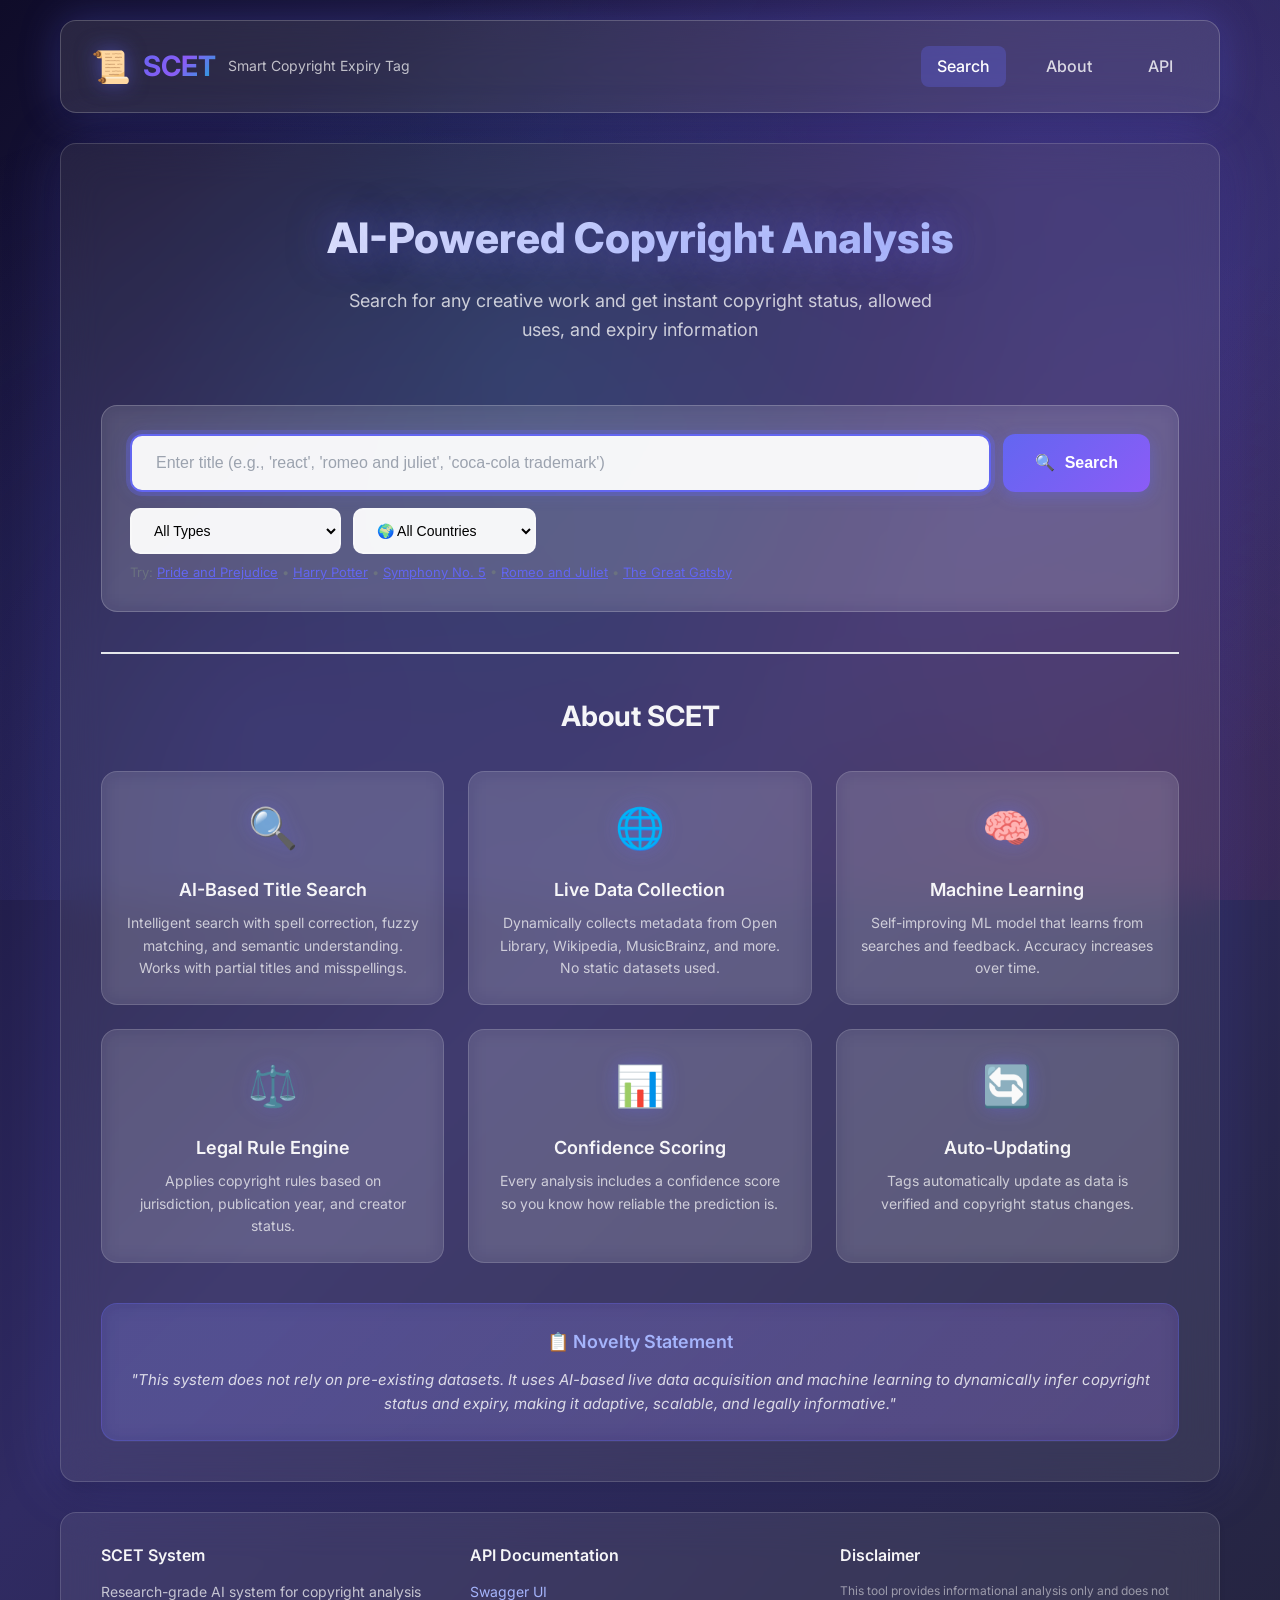
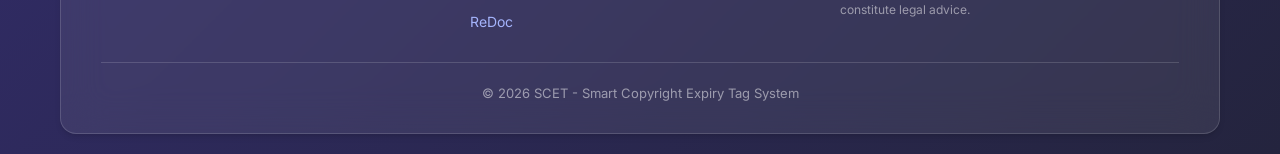
==== frontend/index.html @ f5f00007 "Initial commit: SCET - Smart Copyright Expiry Tag System with AI-based title search and ML model" ====
<!DOCTYPE html>
<html lang="en">
<head>
    <meta charset="UTF-8">
    <meta name="viewport" content="width=device-width, initial-scale=1.0">
    <title>SCET - Smart Copyright Expiry Tag</title>
    <link rel="stylesheet" href="css/styles.css">
    <link href="https://fonts.googleapis.com/css2?family=Inter:wght@300;400;500;600;700&display=swap" rel="stylesheet">
</head>
<body>
    <div class="app-container">
        <!-- Header -->
        <header class="header">
            <div class="logo">
                <span class="logo-icon">📜</span>
                <h1>SCET</h1>
                <span class="tagline">Smart Copyright Expiry Tag</span>
            </div>
            <nav class="nav-links">
                <a href="#search" class="active">Search</a>
                <a href="#about">About</a>
                <a href="#api">API</a>
            </nav>
        </header>

        <!-- Main Content -->
        <main class="main-content">
            <!-- Hero Section -->
            <section class="hero">
                <h2>AI-Powered Copyright Analysis</h2>
                <p>Search for any creative work and get instant copyright status, allowed uses, and expiry information</p>
            </section>

            <!-- Search Section -->
            <section id="search" class="search-section">
                <div class="search-box">
                    <div class="search-input-container">
                        <input 
                            type="text" 
                            id="searchInput" 
                            placeholder="Enter title (e.g., 'react', 'romeo and juliet', 'coca-cola trademark')"
                            autocomplete="off"
                        >
                        <button id="searchBtn" class="search-btn">
                            <span class="btn-icon">🔍</span>
                            Search
                        </button>
                    </div>
                    <div class="search-options">
                        <select id="contentType">
                            <option value="">All Types</option>
                            <optgroup label="📚 Creative Works">
                                <option value="book">📚 Books</option>
                                <option value="music">🎵 Music</option>
                                <option value="film">🎬 Films</option>
                                <option value="article">📄 Articles</option>
                                <option value="artwork">🎨 Artwork</option>
                            </optgroup>
                            <optgroup label="💻 Software & Code">
                                <option value="software">💻 Software</option>
                                <option value="code">📦 Code/Library</option>
                            </optgroup>
                            <optgroup label="🚀 Innovation & Projects">
                                <option value="project">🚀 Projects</option>
                                <option value="innovation">💡 Innovation</option>
                                <option value="drone">🤖 Drones/Robotics</option>
                                <option value="technology">🔬 Technology</option>
                                <option value="research_project">🔬 Research Projects</option>
                            </optgroup>
                            <optgroup label="🏢 Companies & Startups">
                                <option value="startup">🚀 Startups</option>
                                <option value="company">🏢 Companies</option>
                            </optgroup>
                            <optgroup label="⚖️ Intellectual Property">
                                <option value="patent">📜 Patents</option>
                                <option value="trademark">®️ Trademarks</option>
                            </optgroup>
                            <optgroup label="📑 Academic & Research">
                                <option value="academic_paper">📑 Academic Papers</option>
                            </optgroup>
                        </select>
                        <select id="jurisdiction">
                            <option value="">🌍 All Countries</option>
                            <option value="US">🇺🇸 United States</option>
                            <option value="EU">🇪🇺 European Union</option>
                            <option value="UK">🇬🇧 United Kingdom</option>
                            <option value="CA">🇨🇦 Canada</option>
                            <option value="AU">🇦🇺 Australia</option>
                            <option value="JP">🇯🇵 Japan</option>
                            <option value="IN">🇮🇳 India</option>
                        </select>
                    </div>
                </div>

                <!-- Spell Correction Notice -->
                <div id="correctionNotice" class="correction-notice hidden">
                    <span>Did you mean: </span>
                    <a href="#" id="correctedQuery"></a>
                </div>

                <!-- Loading Indicator -->
                <div id="loadingIndicator" class="loading hidden">
                    <div class="spinner"></div>
                    <span>Searching with AI...</span>
                </div>

                <!-- AI Explanation -->
                <div id="aiExplanation" class="ai-explanation hidden">
                    <span class="ai-icon">🤖</span>
                    <p id="aiExplanationText"></p>
                </div>

                <!-- Search Results -->
                <div id="searchResults" class="search-results hidden">
                    <h3>Search Results</h3>
                    <div id="resultsList" class="results-list"></div>
                </div>

                <!-- Suggestions -->
                <div id="suggestions" class="suggestions hidden">
                    <span>Related searches: </span>
                    <div id="suggestionsList"></div>
                </div>
            </section>

            <!-- Smart Tag Display -->
            <section id="smartTagSection" class="smart-tag-section hidden">
                <h3>Smart Copyright Expiry Tag</h3>
                <div id="smartTagContainer" class="smart-tag-container"></div>
            </section>

            <!-- About Section -->
            <section id="about" class="about-section">
                <h2>About SCET</h2>
                <div class="features-grid">
                    <div class="feature-card">
                        <span class="feature-icon">🔍</span>
                        <h4>AI-Based Title Search</h4>
                        <p>Intelligent search with spell correction, fuzzy matching, and semantic understanding. Works with partial titles and misspellings.</p>
                    </div>
                    <div class="feature-card">
                        <span class="feature-icon">🌐</span>
                        <h4>Live Data Collection</h4>
                        <p>Dynamically collects metadata from Open Library, Wikipedia, MusicBrainz, and more. No static datasets used.</p>
                    </div>
                    <div class="feature-card">
                        <span class="feature-icon">🧠</span>
                        <h4>Machine Learning</h4>
                        <p>Self-improving ML model that learns from searches and feedback. Accuracy increases over time.</p>
                    </div>
                    <div class="feature-card">
                        <span class="feature-icon">⚖️</span>
                        <h4>Legal Rule Engine</h4>
                        <p>Applies copyright rules based on jurisdiction, publication year, and creator status.</p>
                    </div>
                    <div class="feature-card">
                        <span class="feature-icon">📊</span>
                        <h4>Confidence Scoring</h4>
                        <p>Every analysis includes a confidence score so you know how reliable the prediction is.</p>
                    </div>
                    <div class="feature-card">
                        <span class="feature-icon">🔄</span>
                        <h4>Auto-Updating</h4>
                        <p>Tags automatically update as data is verified and copyright status changes.</p>
                    </div>
                </div>

                <div class="novelty-statement">
                    <h4>📋 Novelty Statement</h4>
                    <p>
                        "This system does not rely on pre-existing datasets. It uses AI-based live data acquisition 
                        and machine learning to dynamically infer copyright status and expiry, making it adaptive, 
                        scalable, and legally informative."
                    </p>
                </div>
            </section>
        </main>

        <!-- Footer -->
        <footer class="footer">
            <div class="footer-content">
                <div class="footer-section">
                    <h4>SCET System</h4>
                    <p>Research-grade AI system for copyright analysis</p>
                </div>
                <div class="footer-section">
                    <h4>API Documentation</h4>
                    <a href="http://localhost:8000/docs" target="_blank">Swagger UI</a>
                    <a href="http://localhost:8000/redoc" target="_blank">ReDoc</a>
                </div>
                <div class="footer-section">
                    <h4>Disclaimer</h4>
                    <p class="disclaimer-text">This tool provides informational analysis only and does not constitute legal advice.</p>
                </div>
            </div>
            <div class="footer-bottom">
                <p>&copy; 2026 SCET - Smart Copyright Expiry Tag System</p>
            </div>
        </footer>
    </div>

    <script src="js/app.js"></script>
</body>
</html>
---- frontend/css/styles.css ----
/* SCET Frontend Styles */

:root {
    --primary-color: #6366f1;
    --primary-dark: #4f46e5;
    --secondary-color: #8b5cf6;
    --accent-color: #06b6d4;
    --success-color: #10b981;
    --warning-color: #f59e0b;
    --danger-color: #ef4444;
    --gray-50: #f9fafb;
    --gray-100: #f3f4f6;
    --gray-200: #e5e7eb;
    --gray-300: #d1d5db;
    --gray-400: #9ca3af;
    --gray-500: #6b7280;
    --gray-600: #4b5563;
    --gray-700: #374151;
    --gray-800: #1f2937;
    --gray-900: #111827;
    --border-radius: 16px;
    --shadow-sm: 0 1px 2px 0 rgba(0, 0, 0, 0.05);
    --shadow: 0 4px 6px -1px rgba(0, 0, 0, 0.1), 0 2px 4px -1px rgba(0, 0, 0, 0.06);
    --shadow-lg: 0 10px 15px -3px rgba(0, 0, 0, 0.1), 0 4px 6px -2px rgba(0, 0, 0, 0.05);
    --shadow-xl: 0 20px 25px -5px rgba(0, 0, 0, 0.1), 0 10px 10px -5px rgba(0, 0, 0, 0.04);
    --shadow-glow: 0 0 40px rgba(99, 102, 241, 0.3);
}

* {
    margin: 0;
    padding: 0;
    box-sizing: border-box;
}

body {
    font-family: 'Inter', -apple-system, BlinkMacSystemFont, 'Segoe UI', Roboto, sans-serif;
    background: linear-gradient(135deg, #0f0c29 0%, #302b63 50%, #24243e 100%);
    min-height: 100vh;
    color: #f3f4f6;
    line-height: 1.6;
    position: relative;
}

/* Animated background particles */
body::before {
    content: '';
    position: fixed;
    top: 0;
    left: 0;
    width: 100%;
    height: 100%;
    background-image: 
        radial-gradient(circle at 20% 80%, rgba(99, 102, 241, 0.15) 0%, transparent 50%),
        radial-gradient(circle at 80% 20%, rgba(139, 92, 246, 0.15) 0%, transparent 50%),
        radial-gradient(circle at 40% 40%, rgba(6, 182, 212, 0.1) 0%, transparent 40%),
        radial-gradient(circle at 90% 90%, rgba(236, 72, 153, 0.1) 0%, transparent 40%);
    pointer-events: none;
    z-index: 0;
}

.app-container {
    max-width: 1200px;
    margin: 0 auto;
    padding: 20px;
    position: relative;
    z-index: 1;
}

/* Header */
.header {
    display: flex;
    justify-content: space-between;
    align-items: center;
    padding: 20px 30px;
    background: rgba(255, 255, 255, 0.1);
    backdrop-filter: blur(20px);
    border: 1px solid rgba(255, 255, 255, 0.2);
    border-radius: var(--border-radius);
    box-shadow: var(--shadow-lg), var(--shadow-glow);
    margin-bottom: 30px;
}

.logo {
    display: flex;
    align-items: center;
    gap: 12px;
}

.logo-icon {
    font-size: 32px;
    filter: drop-shadow(0 0 10px rgba(99, 102, 241, 0.5));
}

.logo h1 {
    font-size: 28px;
    font-weight: 700;
    background: linear-gradient(135deg, #6366f1, #8b5cf6, #06b6d4);
    -webkit-background-clip: text;
    -webkit-text-fill-color: transparent;
    background-clip: text;
}

.tagline {
    font-size: 14px;
    color: rgba(255, 255, 255, 0.7);
    font-weight: 400;
}

.nav-links {
    display: flex;
    gap: 24px;
}

.nav-links a {
    text-decoration: none;
    color: rgba(255, 255, 255, 0.8);
    font-weight: 500;
    padding: 8px 16px;
    border-radius: 8px;
    transition: all 0.2s ease;
}

.nav-links a:hover,
.nav-links a.active {
    color: #fff;
    background: rgba(99, 102, 241, 0.3);
}

/* Main Content */
.main-content {
    background: rgba(255, 255, 255, 0.08);
    backdrop-filter: blur(20px);
    border: 1px solid rgba(255, 255, 255, 0.15);
    border-radius: var(--border-radius);
    box-shadow: var(--shadow-xl), 0 0 60px rgba(99, 102, 241, 0.2);
    padding: 40px;
    margin-bottom: 30px;
}

/* Hero Section */
.hero {
    text-align: center;
    margin-bottom: 40px;
    padding: 20px;
}

.hero h2 {
    font-size: 42px;
    font-weight: 800;
    background: linear-gradient(135deg, #fff 0%, #c7d2fe 50%, #a5b4fc 100%);
    -webkit-background-clip: text;
    -webkit-text-fill-color: transparent;
    background-clip: text;
    margin-bottom: 16px;
    text-shadow: 0 0 40px rgba(99, 102, 241, 0.5);
}

.hero p {
    font-size: 18px;
    color: rgba(255, 255, 255, 0.75);
    max-width: 600px;
    margin: 0 auto;
}

/* Search Section */
.search-section {
    margin-bottom: 40px;
}

.search-box {
    background: rgba(255, 255, 255, 0.1);
    border: 1px solid rgba(255, 255, 255, 0.2);
    border-radius: var(--border-radius);
    padding: 28px;
    margin-bottom: 20px;
    backdrop-filter: blur(10px);
}

.search-input-container {
    display: flex;
    gap: 12px;
    margin-bottom: 16px;
}

.search-input-container input {
    flex: 1;
    padding: 18px 24px;
    font-size: 16px;
    border: 2px solid rgba(255, 255, 255, 0.2);
    border-radius: 12px;
    outline: none;
    transition: all 0.3s ease;
    background: rgba(255, 255, 255, 0.95);
    color: var(--gray-800);
}

.search-input-container input::placeholder {
    color: var(--gray-400);
}

.search-input-container input:focus {
    border-color: var(--primary-color);
    box-shadow: 0 0 0 4px rgba(99, 102, 241, 0.3), 0 0 20px rgba(99, 102, 241, 0.2);
}

.search-btn {
    display: flex;
    align-items: center;
    gap: 10px;
    padding: 18px 32px;
    background: linear-gradient(135deg, #6366f1, #8b5cf6, #06b6d4);
    background-size: 200% 200%;
    animation: gradientShift 3s ease infinite;
    color: white;
    border: none;
    border-radius: 12px;
    font-size: 16px;
    font-weight: 600;
    cursor: pointer;
    transition: all 0.3s ease;
    box-shadow: 0 4px 15px rgba(99, 102, 241, 0.4);
}

@keyframes gradientShift {
    0% { background-position: 0% 50%; }
    50% { background-position: 100% 50%; }
    100% { background-position: 0% 50%; }
}

.search-btn:hover {
    transform: translateY(-3px);
    box-shadow: 0 8px 25px rgba(99, 102, 241, 0.5);
}

.search-btn:active {
    transform: translateY(-1px);
}

.search-options {
    display: flex;
    gap: 12px;
}

.search-options select {
    padding: 12px 18px;
    font-size: 14px;
    border: 2px solid rgba(255, 255, 255, 0.2);
    border-radius: 10px;
    background: rgba(255, 255, 255, 0.95);
    cursor: pointer;
    outline: none;
}

.search-options select:focus {
    border-color: var(--primary-color);
    box-shadow: 0 0 0 3px rgba(99, 102, 241, 0.2);
}

/* Correction Notice */
.correction-notice {
    background: rgba(251, 191, 36, 0.2);
    border: 1px solid rgba(251, 191, 36, 0.4);
    border-radius: 10px;
    padding: 12px 20px;
    margin-bottom: 16px;
    color: #fcd34d;
    backdrop-filter: blur(10px);
}

.correction-notice a {
    color: #a5b4fc;
    font-weight: 600;
}

/* Loading Indicator */
.loading {
    display: flex;
    align-items: center;
    justify-content: center;
    gap: 16px;
    padding: 40px;
    color: rgba(255, 255, 255, 0.8);
}

.spinner {
    width: 36px;
    height: 36px;
    border: 3px solid rgba(255, 255, 255, 0.2);
    border-top-color: #6366f1;
    border-radius: 50%;
    animation: spin 1s linear infinite;
    box-shadow: 0 0 20px rgba(99, 102, 241, 0.4);
}

@keyframes spin {
    to { transform: rotate(360deg); }
}

/* AI Explanation */
.ai-explanation {
    display: flex;
    align-items: flex-start;
    gap: 12px;
    background: linear-gradient(135deg, rgba(99, 102, 241, 0.15), rgba(139, 92, 246, 0.15));
    border: 1px solid rgba(99, 102, 241, 0.3);
    border-radius: 12px;
    padding: 18px 22px;
    margin-bottom: 20px;
    backdrop-filter: blur(10px);
}

.ai-icon {
    font-size: 24px;
    filter: drop-shadow(0 0 8px rgba(99, 102, 241, 0.5));
}

.ai-explanation p {
    color: rgba(255, 255, 255, 0.85);
    font-size: 15px;
}

/* Search Results */
.search-results h3 {
    font-size: 20px;
    font-weight: 600;
    margin-bottom: 16px;
    color: rgba(255, 255, 255, 0.95);
}

.results-list {
    display: flex;
    flex-direction: column;
    gap: 12px;
}

.result-item {
    display: flex;
    justify-content: space-between;
    align-items: center;
    background: rgba(255, 255, 255, 0.08);
    border: 1px solid rgba(255, 255, 255, 0.15);
    border-radius: 12px;
    padding: 18px 22px;
    cursor: pointer;
    transition: all 0.3s ease;
    backdrop-filter: blur(10px);
}

.result-item:hover {
    border-color: rgba(99, 102, 241, 0.5);
    box-shadow: 0 8px 25px rgba(99, 102, 241, 0.2);
    transform: translateX(5px);
}

.result-info {
    flex: 1;
}

.result-title {
    font-size: 16px;
    font-weight: 600;
    color: rgba(255, 255, 255, 0.95);
    margin-bottom: 4px;
}

.result-meta {
    font-size: 14px;
    color: rgba(255, 255, 255, 0.6);
}

.result-score {
    display: flex;
    flex-direction: column;
    align-items: flex-end;
    gap: 4px;
}

.score-badge {
    background: linear-gradient(135deg, #6366f1, #8b5cf6);
    color: white;
    padding: 6px 14px;
    border-radius: 20px;
    font-size: 12px;
    font-weight: 600;
    box-shadow: 0 2px 10px rgba(99, 102, 241, 0.4);
}

.status-badge {
    padding: 6px 14px;
    border-radius: 20px;
    font-size: 12px;
    font-weight: 500;
}

.status-badge.public_domain,
.status-badge.expired {
    background: rgba(16, 185, 129, 0.2);
    color: #6ee7b7;
    border: 1px solid rgba(16, 185, 129, 0.4);
}

.status-badge.likely_expired {
    background: rgba(251, 191, 36, 0.2);
    color: #fcd34d;
    border: 1px solid rgba(251, 191, 36, 0.4);
}

.status-badge.active,
.status-badge.likely_active {
    background: rgba(239, 68, 68, 0.2);
    color: #fca5a5;
    border: 1px solid rgba(239, 68, 68, 0.4);
}

.status-badge.unknown {
    background: rgba(255, 255, 255, 0.1);
    color: rgba(255, 255, 255, 0.6);
    border: 1px solid rgba(255, 255, 255, 0.2);
}

/* Suggestions */
.suggestions {
    display: flex;
    align-items: center;
    gap: 12px;
    padding: 12px 0;
    color: rgba(255, 255, 255, 0.6);
    font-size: 14px;
}

#suggestionsList {
    display: flex;
    gap: 8px;
}

.suggestion-tag {
    background: rgba(255, 255, 255, 0.1);
    color: rgba(255, 255, 255, 0.8);
    padding: 6px 14px;
    border-radius: 20px;
    font-size: 13px;
    cursor: pointer;
    transition: all 0.3s ease;
    border: 1px solid rgba(255, 255, 255, 0.2);
}

.suggestion-tag:hover {
    background: rgba(99, 102, 241, 0.3);
    color: white;
    border-color: rgba(99, 102, 241, 0.5);
}

/* Smart Tag Section */
.smart-tag-section {
    border-top: 1px solid rgba(255, 255, 255, 0.15);
    padding-top: 40px;
    margin-top: 40px;
}

.smart-tag-section h3 {
    font-size: 24px;
    font-weight: 600;
    margin-bottom: 24px;
    text-align: center;
    color: rgba(255, 255, 255, 0.95);
}

.smart-tag-container {
    max-width: 500px;
    margin: 0 auto;
}

.smart-tag {
    border: 2px solid;
    border-radius: 16px;
    padding: 28px;
    background: rgba(255, 255, 255, 0.95);
    box-shadow: var(--shadow-xl), 0 0 40px rgba(0, 0, 0, 0.2);
}

.smart-tag.status-green { border-color: var(--success-color); box-shadow: var(--shadow-xl), 0 0 30px rgba(16, 185, 129, 0.3); }
.smart-tag.status-yellow { border-color: var(--warning-color); box-shadow: var(--shadow-xl), 0 0 30px rgba(245, 158, 11, 0.3); }
.smart-tag.status-orange { border-color: #fb923c; box-shadow: var(--shadow-xl), 0 0 30px rgba(251, 146, 60, 0.3); }
.smart-tag.status-red { border-color: var(--danger-color); box-shadow: var(--shadow-xl), 0 0 30px rgba(239, 68, 68, 0.3); }
.smart-tag.status-gray { border-color: var(--gray-400); }

.tag-header {
    display: flex;
    align-items: center;
    gap: 12px;
    margin-bottom: 16px;
}

.tag-emoji {
    font-size: 40px;
    filter: drop-shadow(0 2px 4px rgba(0, 0, 0, 0.2));
}

.tag-status {
    font-size: 18px;
    font-weight: 700;
}

.tag-title {
    font-size: 20px;
    font-weight: 600;
    color: var(--gray-800);
    margin-bottom: 8px;
}

.tag-creator {
    font-size: 15px;
    color: var(--gray-600);
    margin-bottom: 4px;
}

.tag-year {
    font-size: 14px;
    color: var(--gray-500);
}

.tag-timeline {
    background: linear-gradient(135deg, var(--gray-100), var(--gray-50));
    padding: 14px 18px;
    border-radius: 10px;
    margin: 16px 0;
    display: flex;
    align-items: center;
    gap: 8px;
    border: 1px solid var(--gray-200);
}

.tag-uses {
    margin: 16px 0;
}

.tag-uses-title {
    font-size: 14px;
    font-weight: 600;
    color: var(--gray-700);
    margin-bottom: 8px;
}

.uses-list {
    display: flex;
    flex-wrap: wrap;
    gap: 8px;
}

.use-item {
    font-size: 13px;
    padding: 4px 10px;
    border-radius: 20px;
    background: var(--gray-100);
    color: var(--gray-600);
}

.use-item.allowed {
    background: #d1fae5;
    color: #065f46;
}

.use-item.denied {
    background: #fee2e2;
    color: #991b1b;
}

.tag-confidence {
    display: flex;
    justify-content: space-between;
    align-items: center;
    margin: 16px 0;
    padding: 12px 0;
    border-top: 1px solid var(--gray-200);
    font-size: 14px;
}

.confidence-bar {
    width: 100px;
    height: 8px;
    background: var(--gray-200);
    border-radius: 4px;
    overflow: hidden;
}

.confidence-fill {
    height: 100%;
    background: var(--primary-color);
    border-radius: 4px;
    transition: width 0.3s ease;
}

.tag-reasoning {
    background: linear-gradient(135deg, #ede9fe, #dbeafe);
    padding: 16px;
    border-radius: 10px;
    margin: 16px 0;
}

.tag-reasoning-title {
    font-size: 14px;
    font-weight: 600;
    color: var(--gray-700);
    margin-bottom: 8px;
    display: flex;
    align-items: center;
    gap: 8px;
}

.tag-reasoning p {
    font-size: 14px;
    color: var(--gray-600);
    line-height: 1.5;
}

.tag-disclaimer {
    font-size: 11px;
    color: var(--gray-500);
    margin-top: 16px;
    padding-top: 16px;
    border-top: 1px solid var(--gray-200);
}

.tag-meta {
    display: flex;
    justify-content: space-between;
    font-size: 11px;
    color: var(--gray-400);
    margin-top: 12px;
}

/* Enhanced Output Styles */
.tag-summary {
    background: linear-gradient(135deg, rgba(99, 102, 241, 0.1), rgba(139, 92, 246, 0.1));
    padding: 16px;
    border-radius: 10px;
    margin: 16px 0;
    border-left: 4px solid var(--primary-color);
}

.tag-summary p {
    font-size: 14px;
    color: var(--gray-700);
    line-height: 1.6;
    margin: 0;
}

.tag-section {
    margin: 20px 0;
}

.tag-section h4 {
    font-size: 14px;
    font-weight: 600;
    color: var(--gray-800);
    margin-bottom: 12px;
    display: flex;
    align-items: center;
    gap: 8px;
}

/* Risk Assessment */
.risk-assessment {
    background: #f8f9fa;
    padding: 16px;
    border-radius: 10px;
}

.risk-header {
    display: flex;
    align-items: center;
    gap: 8px;
    margin-bottom: 8px;
}

.risk-icon {
    font-size: 24px;
}

.risk-level {
    font-size: 18px;
    font-weight: 700;
}

.risk-description {
    font-size: 14px;
    color: var(--gray-600);
    margin: 8px 0;
}

.risk-details {
    display: flex;
    gap: 20px;
    margin-top: 12px;
    font-size: 13px;
    color: var(--gray-500);
}

/* Recommendations */
.recommendations-list {
    display: flex;
    flex-direction: column;
    gap: 12px;
}

.recommendation-item {
    display: flex;
    gap: 12px;
    padding: 12px;
    border-radius: 10px;
    background: #f8f9fa;
}

.recommendation-item.success {
    background: rgba(16, 185, 129, 0.1);
    border-left: 4px solid #10b981;
}

.recommendation-item.warning {
    background: rgba(245, 158, 11, 0.1);
    border-left: 4px solid #f59e0b;
}

.recommendation-item.info {
    background: rgba(99, 102, 241, 0.1);
    border-left: 4px solid #6366f1;
}

.recommendation-item.tip {
    background: rgba(6, 182, 212, 0.1);
    border-left: 4px solid #06b6d4;
}

.recommendation-item.action {
    background: rgba(139, 92, 246, 0.1);
    border-left: 4px solid #8b5cf6;
}

.rec-icon {
    font-size: 20px;
    flex-shrink: 0;
}

.rec-content {
    flex: 1;
}

.rec-content strong {
    display: block;
    font-size: 14px;
    color: var(--gray-800);
    margin-bottom: 4px;
}

.rec-content p {
    font-size: 13px;
    color: var(--gray-600);
    margin: 0;
    line-height: 1.5;
}

/* Legal Checklist */
.legal-checklist {
    display: flex;
    flex-direction: column;
    gap: 8px;
}

.checklist-item {
    display: flex;
    align-items: center;
    gap: 10px;
    padding: 10px 12px;
    background: #f8f9fa;
    border-radius: 8px;
}

.checklist-item.required {
    background: rgba(239, 68, 68, 0.05);
}

.checklist-item.recommended {
    background: rgba(245, 158, 11, 0.05);
}

.checklist-item.optional {
    background: rgba(107, 114, 128, 0.05);
}

.check-icon {
    font-size: 16px;
    color: var(--gray-500);
}

.check-text {
    flex: 1;
    font-size: 13px;
    color: var(--gray-700);
}

.check-status {
    font-size: 11px;
    padding: 2px 8px;
    border-radius: 4px;
    text-transform: uppercase;
    font-weight: 600;
}

.checklist-item.required .check-status {
    background: rgba(239, 68, 68, 0.15);
    color: #dc2626;
}

.checklist-item.recommended .check-status {
    background: rgba(245, 158, 11, 0.15);
    color: #d97706;
}

.checklist-item.optional .check-status {
    background: rgba(107, 114, 128, 0.15);
    color: #6b7280;
}

/* Quick Actions */
.tag-actions {
    display: flex;
    flex-wrap: wrap;
    gap: 10px;
    margin: 20px 0;
}

.quick-action-btn {
    padding: 10px 16px;
    border: 2px solid var(--primary-color);
    background: transparent;
    color: var(--primary-color);
    border-radius: 8px;
    font-size: 13px;
    font-weight: 600;
    cursor: pointer;
    transition: all 0.2s ease;
}

.quick-action-btn:hover {
    background: var(--primary-color);
    color: white;
    transform: translateY(-2px);
    box-shadow: 0 4px 12px rgba(99, 102, 241, 0.3);
}

/* About Section */
.about-section {
    border-top: 2px solid var(--gray-200);
    padding-top: 40px;
    margin-top: 40px;
}

.about-section h2 {
    font-size: 28px;
    font-weight: 700;
    text-align: center;
    margin-bottom: 32px;
    color: rgba(255, 255, 255, 0.95);
}

.features-grid {
    display: grid;
    grid-template-columns: repeat(auto-fit, minmax(280px, 1fr));
    gap: 24px;
    margin-bottom: 40px;
}

.feature-card {
    background: rgba(255, 255, 255, 0.1);
    border: 1px solid rgba(255, 255, 255, 0.15);
    border-radius: var(--border-radius);
    padding: 24px;
    text-align: center;
    transition: all 0.3s ease;
    backdrop-filter: blur(10px);
}

.feature-card:hover {
    transform: translateY(-6px);
    box-shadow: 0 15px 30px rgba(99, 102, 241, 0.3);
    border-color: rgba(99, 102, 241, 0.4);
}

.feature-icon {
    font-size: 40px;
    display: block;
    margin-bottom: 16px;
    filter: drop-shadow(0 0 10px rgba(99, 102, 241, 0.4));
}

.feature-card h4 {
    font-size: 18px;
    font-weight: 600;
    margin-bottom: 8px;
    color: rgba(255, 255, 255, 0.95);
}

.feature-card p {
    font-size: 14px;
    color: rgba(255, 255, 255, 0.7);
}

.novelty-statement {
    background: linear-gradient(135deg, rgba(99, 102, 241, 0.2), rgba(139, 92, 246, 0.2));
    border: 1px solid rgba(99, 102, 241, 0.3);
    border-radius: var(--border-radius);
    padding: 24px;
    text-align: center;
    backdrop-filter: blur(10px);
}

.novelty-statement h4 {
    font-size: 18px;
    font-weight: 600;
    margin-bottom: 12px;
    color: #a5b4fc;
}

.novelty-statement p {
    font-size: 15px;
    color: rgba(255, 255, 255, 0.8);
    font-style: italic;
}

/* Footer */
.footer {
    background: rgba(255, 255, 255, 0.08);
    backdrop-filter: blur(20px);
    border: 1px solid rgba(255, 255, 255, 0.15);
    border-radius: var(--border-radius);
    box-shadow: var(--shadow);
    padding: 30px 40px;
}

.footer-content {
    display: grid;
    grid-template-columns: repeat(auto-fit, minmax(200px, 1fr));
    gap: 30px;
    margin-bottom: 20px;
}

.footer-section h4 {
    font-size: 16px;
    font-weight: 600;
    margin-bottom: 12px;
    color: rgba(255, 255, 255, 0.95);
}

.footer-section p {
    font-size: 14px;
    color: rgba(255, 255, 255, 0.7);
}

.footer-section a {
    display: block;
    color: #a5b4fc;
    text-decoration: none;
    font-size: 14px;
    margin-bottom: 8px;
    transition: all 0.2s ease;
}

.footer-section a:hover {
    color: #c7d2fe;
    text-decoration: underline;
}

.disclaimer-text {
    font-size: 12px !important;
    color: rgba(255, 255, 255, 0.5) !important;
}

.footer-bottom {
    text-align: center;
    padding-top: 20px;
    border-top: 1px solid rgba(255, 255, 255, 0.15);
}

.footer-bottom p {
    font-size: 13px;
    color: rgba(255, 255, 255, 0.5);
}

/* Hidden utility */
.hidden {
    display: none !important;
}

/* Responsive */
@media (max-width: 768px) {
    .header {
        flex-direction: column;
        gap: 16px;
        text-align: center;
    }
    
    .logo {
        flex-direction: column;
    }
    
    .search-input-container {
        flex-direction: column;
    }
    
    .search-options {
        flex-direction: column;
    }
    
    .result-item {
        flex-direction: column;
        align-items: flex-start;
        gap: 12px;
    }
    
    .result-score {
        flex-direction: row;
        gap: 8px;
    }
    
    .hero h2 {
        font-size: 28px;
    }
}
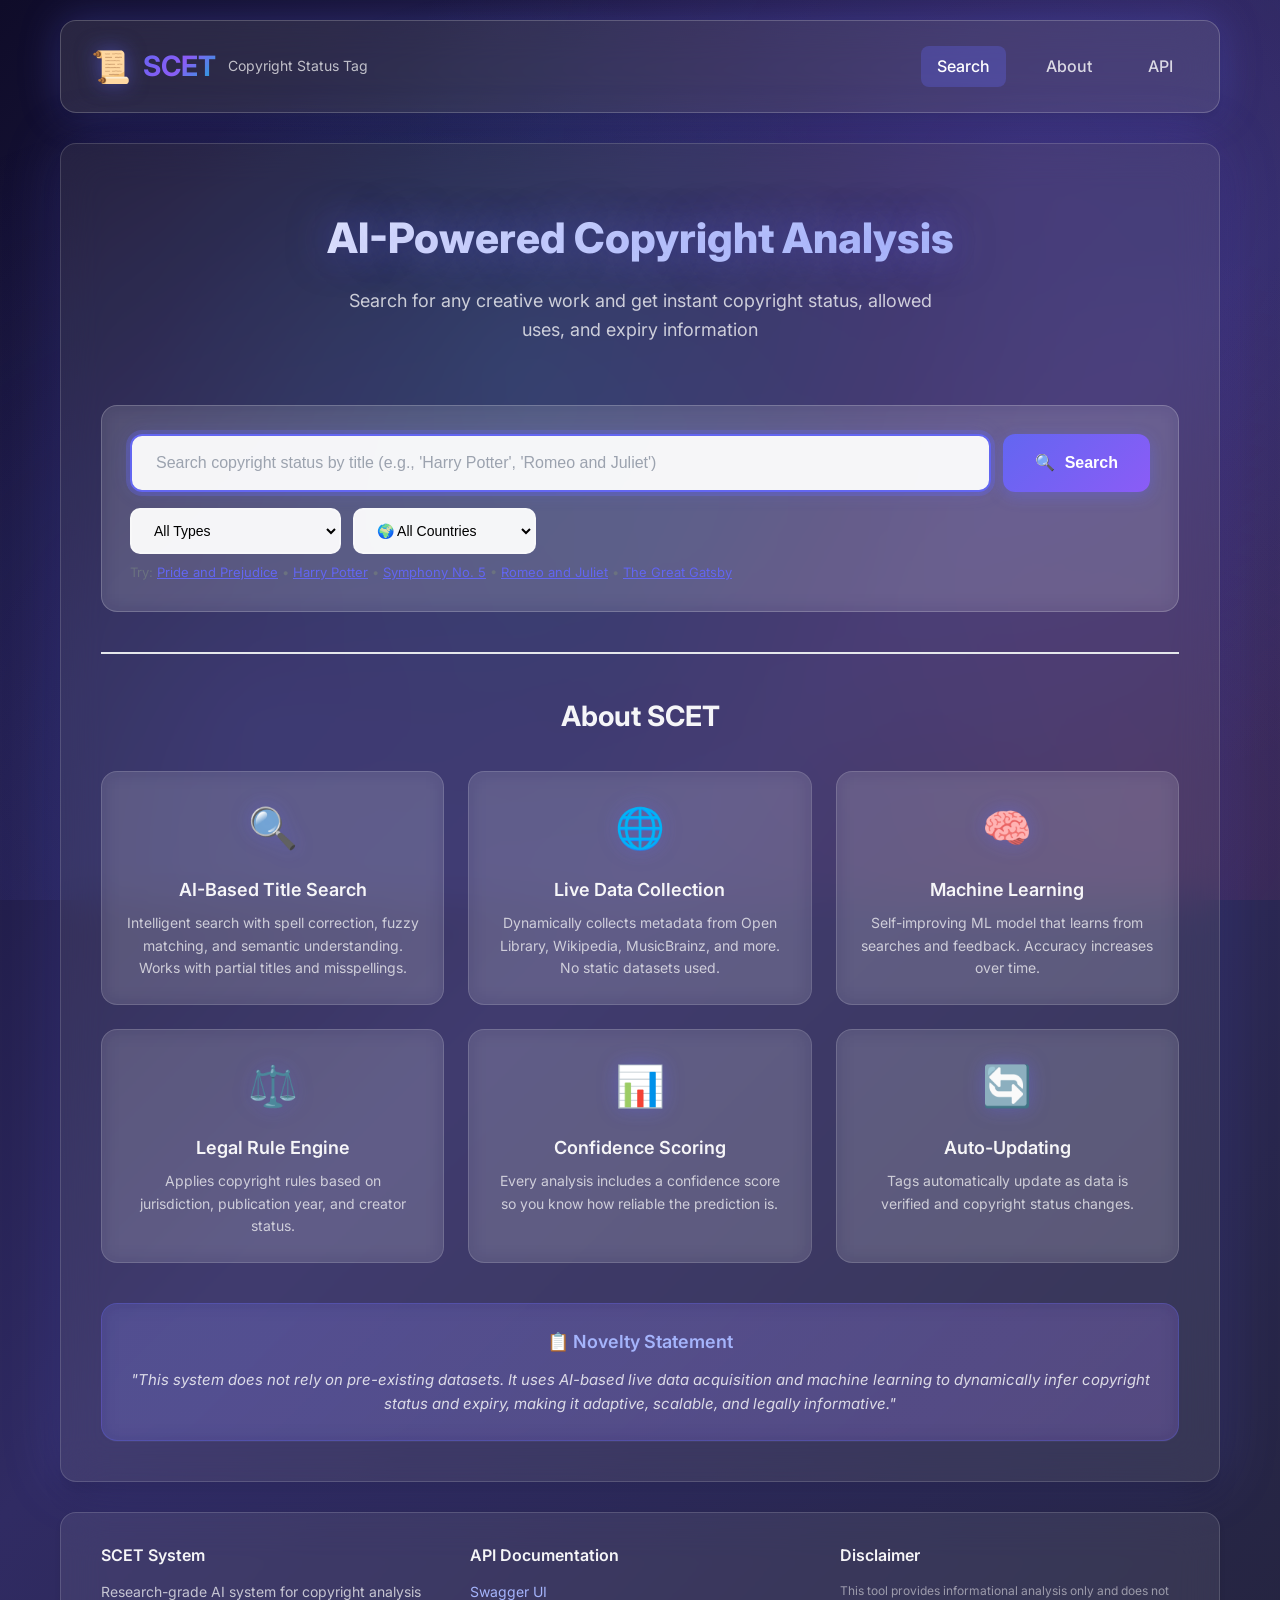
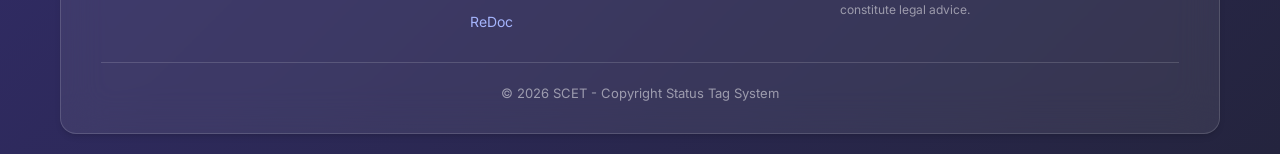
==== commit aa6c2bc5: "Rename to Copyright Status Tag - minimal label updates" ====
--- a/frontend/index.html
+++ b/frontend/index.html
@@ -3,7 +3,7 @@
 <head>
     <meta charset="UTF-8">
     <meta name="viewport" content="width=device-width, initial-scale=1.0">
-    <title>SCET - Smart Copyright Expiry Tag</title>
+    <title>SCET - Copyright Status Tag</title>
     <link rel="stylesheet" href="css/styles.css">
     <link href="https://fonts.googleapis.com/css2?family=Inter:wght@300;400;500;600;700&display=swap" rel="stylesheet">
 </head>
@@ -14,7 +14,7 @@
             <div class="logo">
                 <span class="logo-icon">📜</span>
                 <h1>SCET</h1>
-                <span class="tagline">Smart Copyright Expiry Tag</span>
+                <span class="tagline">Copyright Status Tag</span>
             </div>
             <nav class="nav-links">
                 <a href="#search" class="active">Search</a>
@@ -38,7 +38,7 @@
                         <input 
                             type="text" 
                             id="searchInput" 
-                            placeholder="Enter title (e.g., 'react', 'romeo and juliet', 'coca-cola trademark')"
+                            placeholder="Search copyright status by title (e.g., 'Harry Potter', 'Romeo and Juliet')"
                             autocomplete="off"
                         >
                         <button id="searchBtn" class="search-btn">
@@ -123,9 +123,9 @@
                 </div>
             </section>
 
-            <!-- Smart Tag Display -->
+            <!-- Copyright Status Tag Display -->
             <section id="smartTagSection" class="smart-tag-section hidden">
-                <h3>Smart Copyright Expiry Tag</h3>
+                <h3>Copyright Status</h3>
                 <div id="smartTagContainer" class="smart-tag-container"></div>
             </section>
 
@@ -194,7 +194,7 @@
                 </div>
             </div>
             <div class="footer-bottom">
-                <p>&copy; 2026 SCET - Smart Copyright Expiry Tag System</p>
+                <p>&copy; 2026 SCET - Copyright Status Tag System</p>
             </div>
         </footer>
     </div>
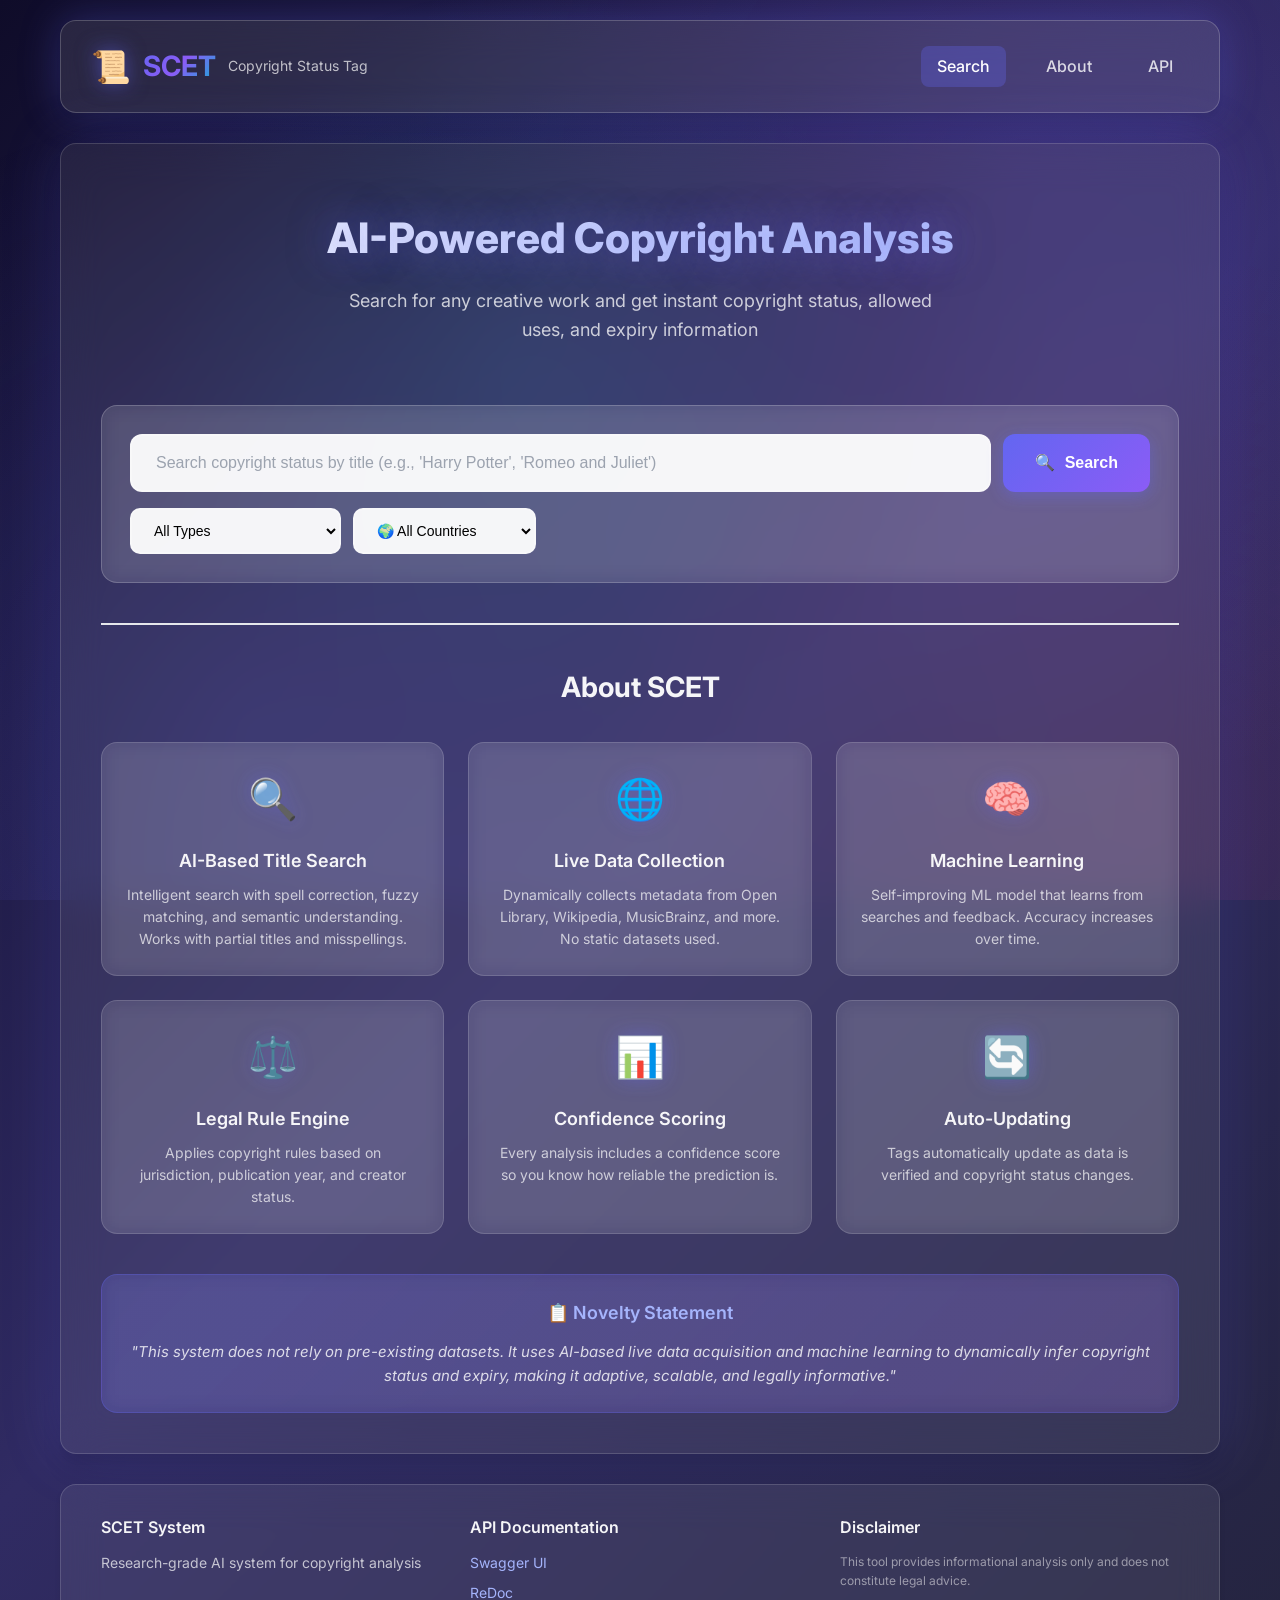
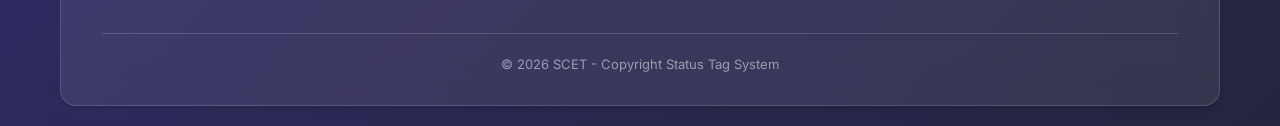
==== commit 6ce15f6f: "Add cache busting version to JS and CSS" ====
--- a/frontend/index.html
+++ b/frontend/index.html
@@ -4,7 +4,7 @@
     <meta charset="UTF-8">
     <meta name="viewport" content="width=device-width, initial-scale=1.0">
     <title>SCET - Copyright Status Tag</title>
-    <link rel="stylesheet" href="css/styles.css">
+    <link rel="stylesheet" href="css/styles.css?v=2.0.0">
     <link href="https://fonts.googleapis.com/css2?family=Inter:wght@300;400;500;600;700&display=swap" rel="stylesheet">
 </head>
 <body>
@@ -199,6 +199,6 @@
         </footer>
     </div>
 
-    <script src="js/app.js"></script>
+    <script src="js/app.js?v=2.0.0"></script>
 </body>
 </html>
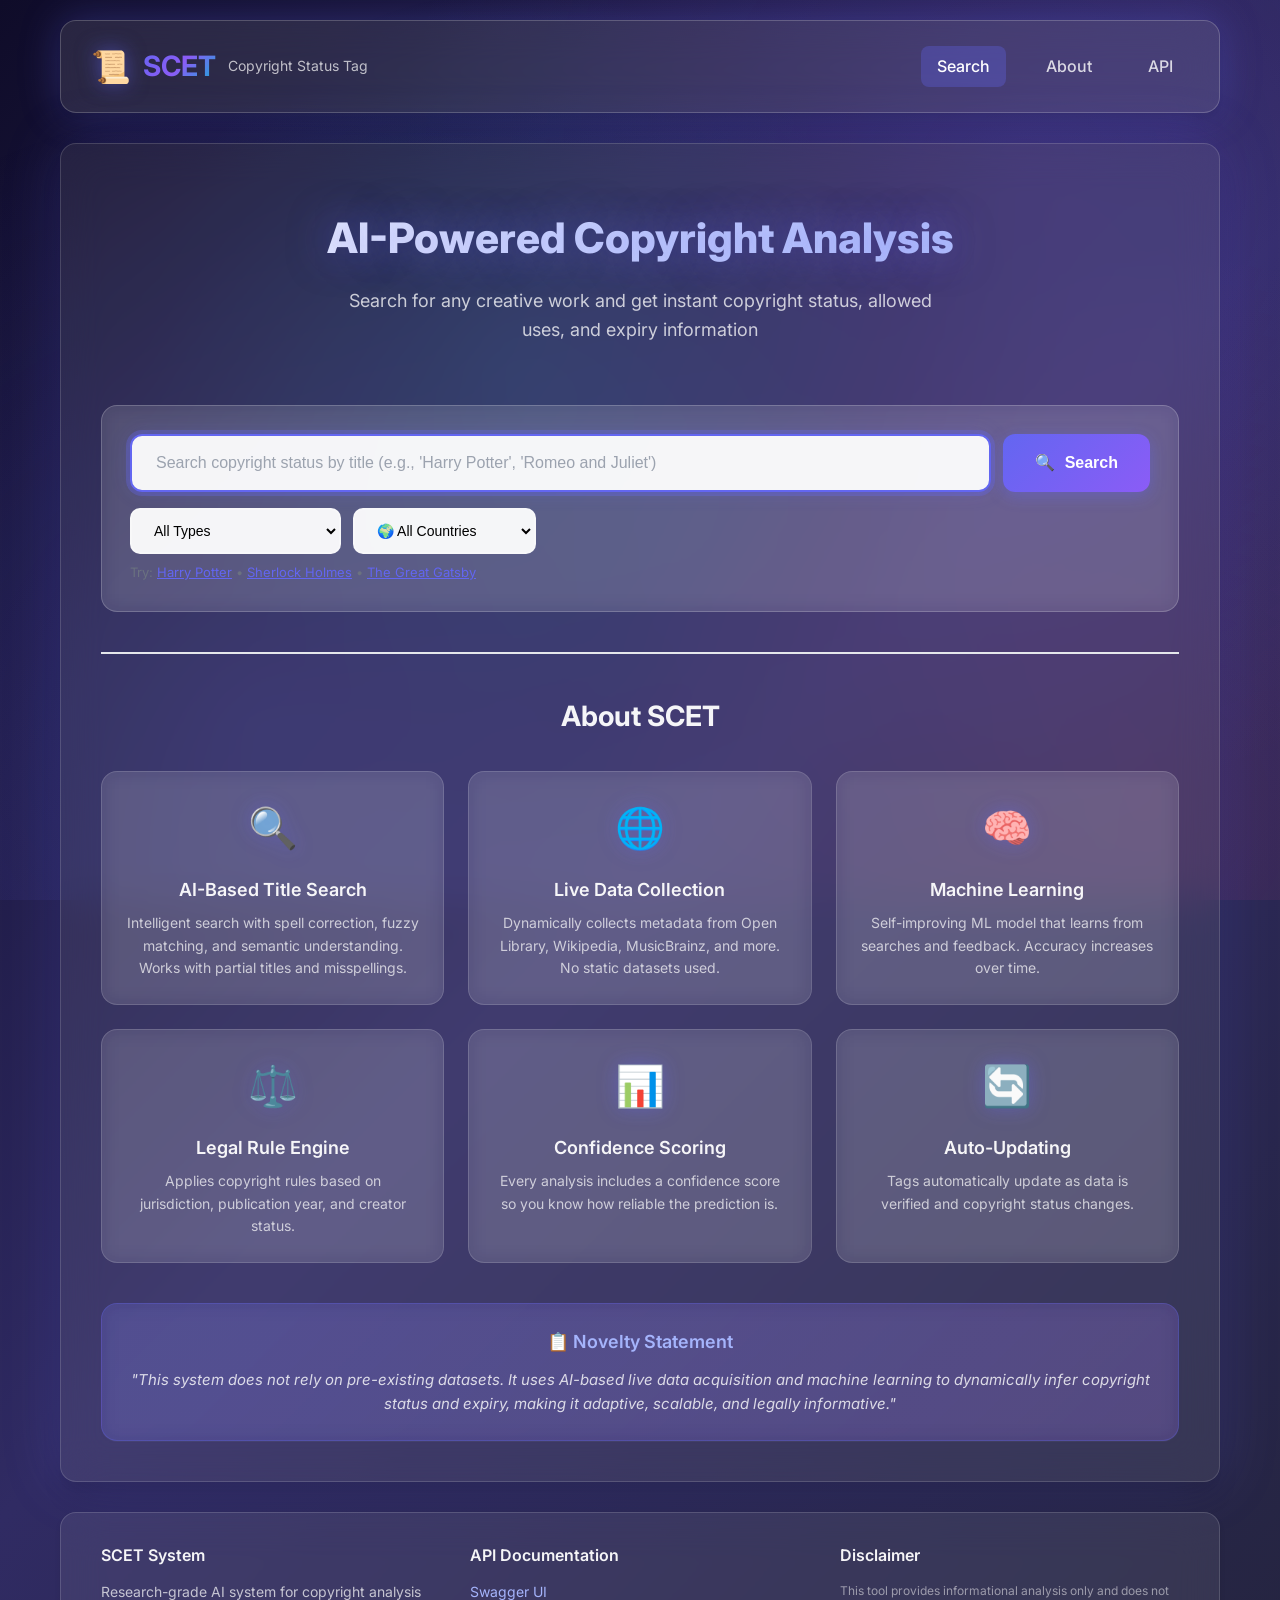
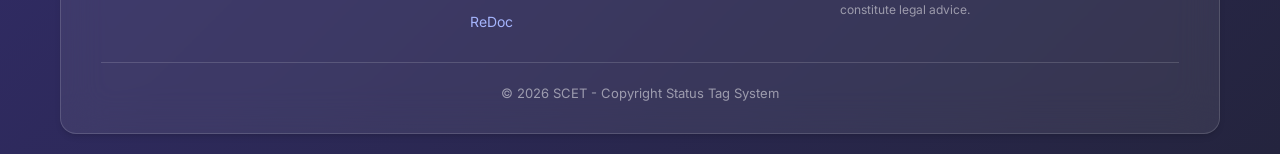
==== commit 7cfcd99f: "CRITICAL FIX: Update frontend/ and public/ folders with app-v3.js" ====
--- a/frontend/index.html
+++ b/frontend/index.html
@@ -199,6 +199,6 @@
         </footer>
     </div>
 
-    <script src="js/app.js?v=2.0.0"></script>
+    <script src="js/app-v3.js"></script>
 </body>
 </html>
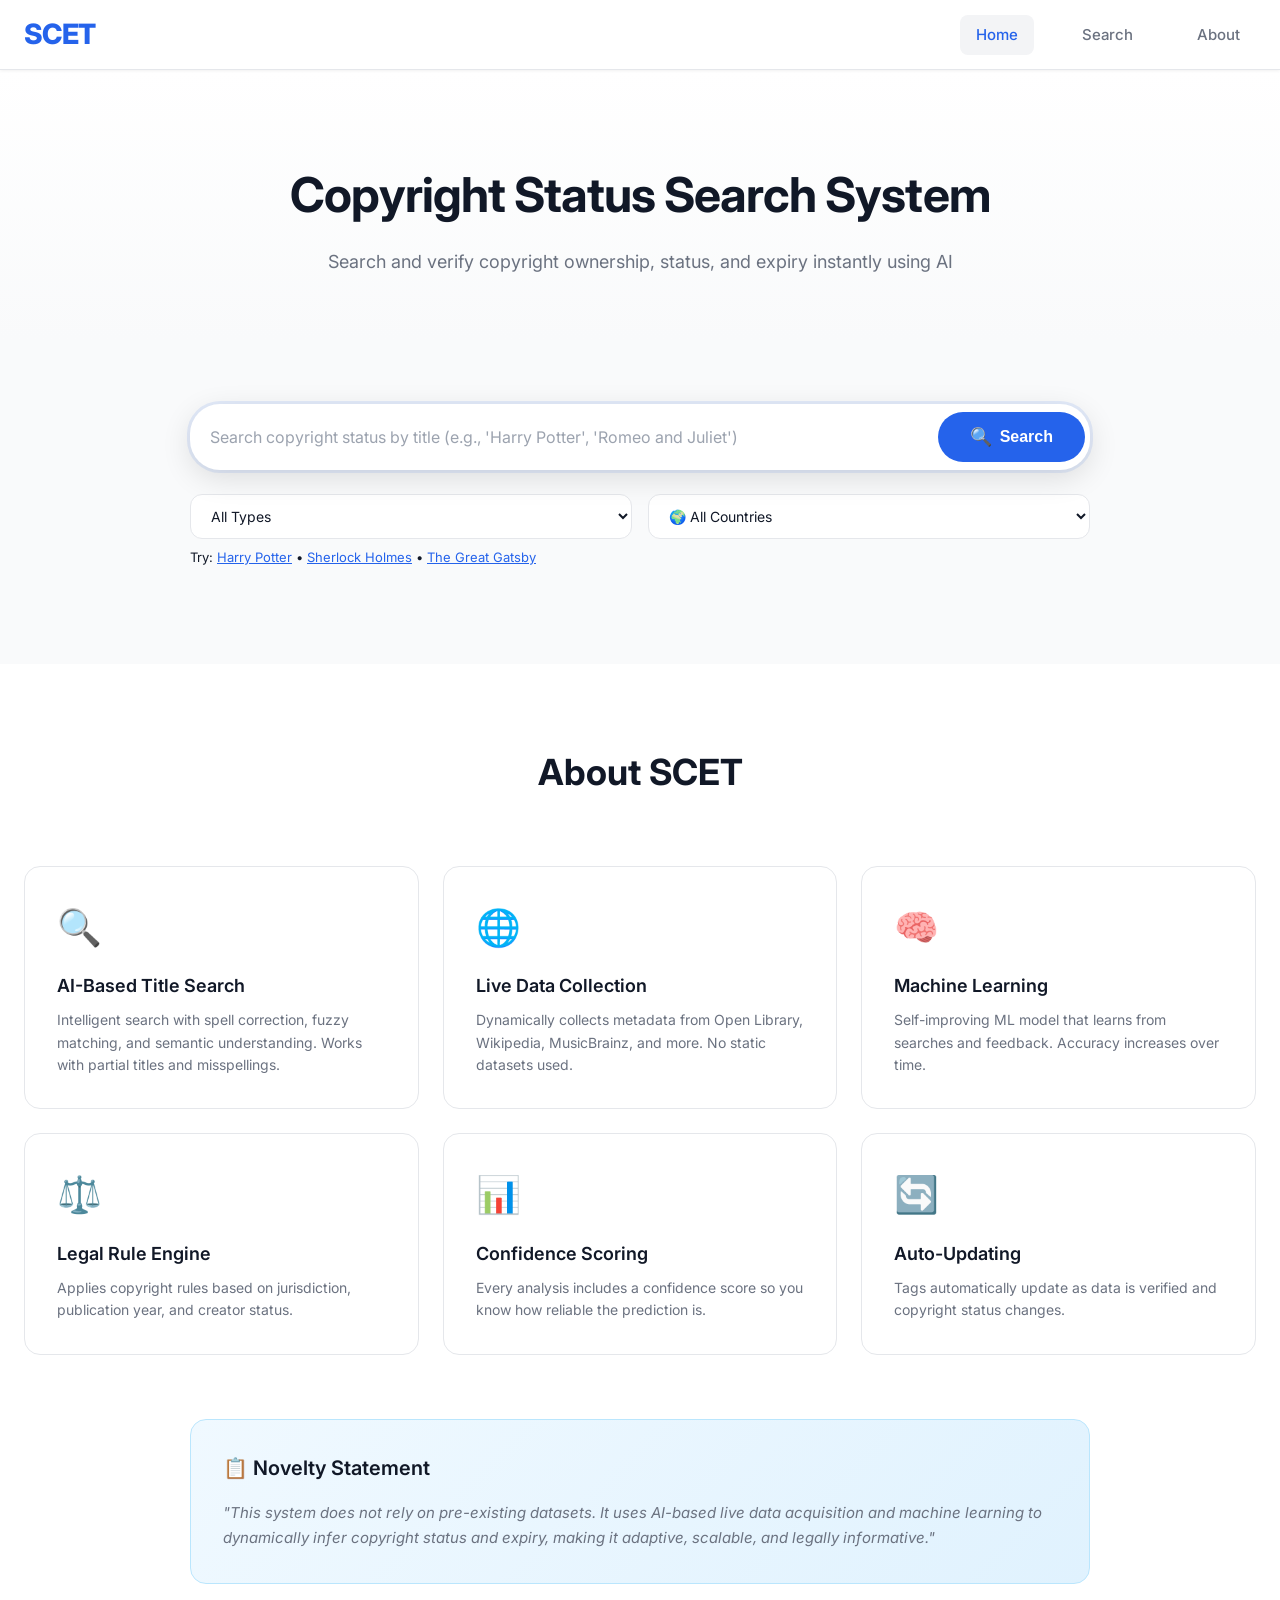
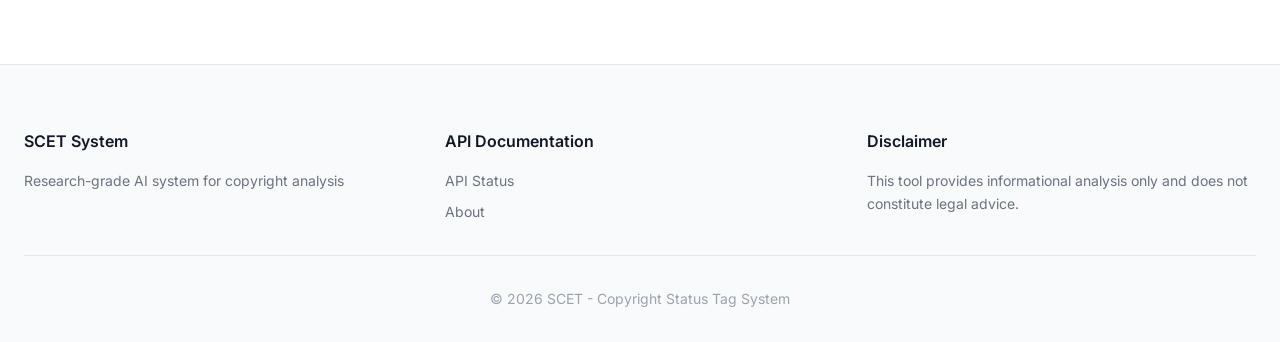
==== commit 46178bfc: "REDESIGN: Implement Hostinger Presson template style - Modern SaaS UI with clean minimal design" ====
--- a/frontend/index.html
+++ b/frontend/index.html
@@ -1,204 +1,217 @@
 <!DOCTYPE html>
+<!-- SCET App - v4.0 PRESSON TEMPLATE REDESIGN -->
 <html lang="en">
 <head>
     <meta charset="UTF-8">
     <meta name="viewport" content="width=device-width, initial-scale=1.0">
-    <title>SCET - Copyright Status Tag</title>
-    <link rel="stylesheet" href="css/styles.css?v=2.0.0">
-    <link href="https://fonts.googleapis.com/css2?family=Inter:wght@300;400;500;600;700&display=swap" rel="stylesheet">
+    <title>SCET - Copyright Status Search System</title>
+    <link rel="stylesheet" href="css/styles.css?v=4.0.0">
+    <link href="https://fonts.googleapis.com/css2?family=Inter:wght@300;400;500;600;700;800&display=swap" rel="stylesheet">
 </head>
 <body>
     <div class="app-container">
-        <!-- Header -->
+        <!-- Navbar -->
         <header class="header">
-            <div class="logo">
-                <span class="logo-icon">📜</span>
-                <h1>SCET</h1>
-                <span class="tagline">Copyright Status Tag</span>
+            <div class="header-container">
+                <div class="logo">
+                    <span class="logo-text">SCET</span>
+                </div>
+                <nav class="nav-links">
+                    <a href="#home" class="nav-link active">Home</a>
+                    <a href="#search" class="nav-link">Search</a>
+                    <a href="#about" class="nav-link">About</a>
+                </nav>
             </div>
-            <nav class="nav-links">
-                <a href="#search" class="active">Search</a>
-                <a href="#about">About</a>
-                <a href="#api">API</a>
-            </nav>
         </header>
 
         <!-- Main Content -->
         <main class="main-content">
             <!-- Hero Section -->
-            <section class="hero">
-                <h2>AI-Powered Copyright Analysis</h2>
-                <p>Search for any creative work and get instant copyright status, allowed uses, and expiry information</p>
+            <section class="hero" id="home">
+                <div class="hero-container">
+                    <h1 class="hero-title">Copyright Status Search System</h1>
+                    <p class="hero-subtitle">Search and verify copyright ownership, status, and expiry instantly using AI</p>
+                </div>
             </section>
 
             <!-- Search Section -->
             <section id="search" class="search-section">
-                <div class="search-box">
-                    <div class="search-input-container">
-                        <input 
-                            type="text" 
-                            id="searchInput" 
-                            placeholder="Search copyright status by title (e.g., 'Harry Potter', 'Romeo and Juliet')"
-                            autocomplete="off"
-                        >
-                        <button id="searchBtn" class="search-btn">
-                            <span class="btn-icon">🔍</span>
-                            Search
-                        </button>
-                    </div>
-                    <div class="search-options">
-                        <select id="contentType">
-                            <option value="">All Types</option>
-                            <optgroup label="📚 Creative Works">
-                                <option value="book">📚 Books</option>
-                                <option value="music">🎵 Music</option>
-                                <option value="film">🎬 Films</option>
-                                <option value="article">📄 Articles</option>
-                                <option value="artwork">🎨 Artwork</option>
-                            </optgroup>
-                            <optgroup label="💻 Software & Code">
-                                <option value="software">💻 Software</option>
-                                <option value="code">📦 Code/Library</option>
-                            </optgroup>
-                            <optgroup label="🚀 Innovation & Projects">
-                                <option value="project">🚀 Projects</option>
-                                <option value="innovation">💡 Innovation</option>
-                                <option value="drone">🤖 Drones/Robotics</option>
-                                <option value="technology">🔬 Technology</option>
-                                <option value="research_project">🔬 Research Projects</option>
-                            </optgroup>
-                            <optgroup label="🏢 Companies & Startups">
-                                <option value="startup">🚀 Startups</option>
-                                <option value="company">🏢 Companies</option>
-                            </optgroup>
-                            <optgroup label="⚖️ Intellectual Property">
-                                <option value="patent">📜 Patents</option>
-                                <option value="trademark">®️ Trademarks</option>
-                            </optgroup>
-                            <optgroup label="📑 Academic & Research">
-                                <option value="academic_paper">📑 Academic Papers</option>
-                            </optgroup>
-                        </select>
-                        <select id="jurisdiction">
-                            <option value="">🌍 All Countries</option>
-                            <option value="US">🇺🇸 United States</option>
-                            <option value="EU">🇪🇺 European Union</option>
-                            <option value="UK">🇬🇧 United Kingdom</option>
-                            <option value="CA">🇨🇦 Canada</option>
-                            <option value="AU">🇦🇺 Australia</option>
-                            <option value="JP">🇯🇵 Japan</option>
-                            <option value="IN">🇮🇳 India</option>
-                        </select>
-                    </div>
-                </div>
-
-                <!-- Spell Correction Notice -->
-                <div id="correctionNotice" class="correction-notice hidden">
-                    <span>Did you mean: </span>
-                    <a href="#" id="correctedQuery"></a>
-                </div>
-
-                <!-- Loading Indicator -->
-                <div id="loadingIndicator" class="loading hidden">
-                    <div class="spinner"></div>
-                    <span>Searching with AI...</span>
-                </div>
-
-                <!-- AI Explanation -->
-                <div id="aiExplanation" class="ai-explanation hidden">
-                    <span class="ai-icon">🤖</span>
-                    <p id="aiExplanationText"></p>
-                </div>
-
-                <!-- Search Results -->
-                <div id="searchResults" class="search-results hidden">
-                    <h3>Search Results</h3>
-                    <div id="resultsList" class="results-list"></div>
-                </div>
-
-                <!-- Suggestions -->
-                <div id="suggestions" class="suggestions hidden">
-                    <span>Related searches: </span>
-                    <div id="suggestionsList"></div>
+                <div class="search-container">
+                    <div class="search-box">
+                        <div class="search-input-wrapper">
+                            <input 
+                                type="text" 
+                                id="searchInput" 
+                                class="search-input"
+                                placeholder="Search copyright status by title (e.g., 'Harry Potter', 'Romeo and Juliet')"
+                                autocomplete="off"
+                            >
+                            <button id="searchBtn" class="search-btn">
+                                <span class="btn-icon">🔍</span>
+                                <span class="btn-text">Search</span>
+                            </button>
+                        </div>
+                        <div class="search-options">
+                            <select id="contentType" class="filter-select">
+                                <option value="">All Types</option>
+                                <optgroup label="📚 Creative Works">
+                                    <option value="book">📚 Books</option>
+                                    <option value="music">🎵 Music</option>
+                                    <option value="film">🎬 Films</option>
+                                    <option value="article">📄 Articles</option>
+                                    <option value="artwork">🎨 Artwork</option>
+                                </optgroup>
+                                <optgroup label="💻 Software & Code">
+                                    <option value="software">💻 Software</option>
+                                    <option value="code">📦 Code/Library</option>
+                                </optgroup>
+                                <optgroup label="🚀 Innovation & Projects">
+                                    <option value="project">🚀 Projects</option>
+                                    <option value="innovation">💡 Innovation</option>
+                                    <option value="drone">🤖 Drones/Robotics</option>
+                                    <option value="technology">🔬 Technology</option>
+                                    <option value="research_project">🔬 Research Projects</option>
+                                </optgroup>
+                                <optgroup label="🏢 Companies & Startups">
+                                    <option value="startup">🚀 Startups</option>
+                                    <option value="company">🏢 Companies</option>
+                                </optgroup>
+                                <optgroup label="⚖️ Intellectual Property">
+                                    <option value="patent">📜 Patents</option>
+                                    <option value="trademark">®️ Trademarks</option>
+                                </optgroup>
+                                <optgroup label="📑 Academic & Research">
+                                    <option value="academic_paper">📑 Academic Papers</option>
+                                </optgroup>
+                            </select>
+                            <select id="jurisdiction" class="filter-select">
+                                <option value="">🌍 All Countries</option>
+                                <option value="US">🇺🇸 United States</option>
+                                <option value="EU">🇪🇺 European Union</option>
+                                <option value="UK">🇬🇧 United Kingdom</option>
+                                <option value="CA">🇨🇦 Canada</option>
+                                <option value="AU">🇦🇺 Australia</option>
+                                <option value="JP">🇯🇵 Japan</option>
+                                <option value="IN">🇮🇳 India</option>
+                            </select>
+                        </div>
+                    </div>
+
+                    <!-- Spell Correction Notice -->
+                    <div id="correctionNotice" class="correction-notice hidden">
+                        <span>Did you mean: </span>
+                        <a href="#" id="correctedQuery"></a>
+                    </div>
+
+                    <!-- Loading Indicator -->
+                    <div id="loadingIndicator" class="loading hidden">
+                        <div class="spinner"></div>
+                        <span>Searching with AI...</span>
+                    </div>
+
+                    <!-- AI Explanation -->
+                    <div id="aiExplanation" class="ai-explanation hidden">
+                        <span class="ai-icon">🤖</span>
+                        <p id="aiExplanationText"></p>
+                    </div>
+
+                    <!-- Search Results -->
+                    <div id="searchResults" class="search-results hidden">
+                        <h3 class="results-heading">Search Results</h3>
+                        <div id="resultsList" class="results-list"></div>
+                    </div>
+
+                    <!-- Suggestions -->
+                    <div id="suggestions" class="suggestions hidden">
+                        <span>Related searches: </span>
+                        <div id="suggestionsList"></div>
+                    </div>
                 </div>
             </section>
 
             <!-- Copyright Status Tag Display -->
             <section id="smartTagSection" class="smart-tag-section hidden">
-                <h3>Copyright Status</h3>
-                <div id="smartTagContainer" class="smart-tag-container"></div>
+                <div class="container">
+                    <h3 class="section-heading">Copyright Status</h3>
+                    <div id="smartTagContainer" class="smart-tag-container"></div>
+                </div>
             </section>
 
             <!-- About Section -->
             <section id="about" class="about-section">
-                <h2>About SCET</h2>
-                <div class="features-grid">
-                    <div class="feature-card">
-                        <span class="feature-icon">🔍</span>
-                        <h4>AI-Based Title Search</h4>
-                        <p>Intelligent search with spell correction, fuzzy matching, and semantic understanding. Works with partial titles and misspellings.</p>
-                    </div>
-                    <div class="feature-card">
-                        <span class="feature-icon">🌐</span>
-                        <h4>Live Data Collection</h4>
-                        <p>Dynamically collects metadata from Open Library, Wikipedia, MusicBrainz, and more. No static datasets used.</p>
-                    </div>
-                    <div class="feature-card">
-                        <span class="feature-icon">🧠</span>
-                        <h4>Machine Learning</h4>
-                        <p>Self-improving ML model that learns from searches and feedback. Accuracy increases over time.</p>
-                    </div>
-                    <div class="feature-card">
-                        <span class="feature-icon">⚖️</span>
-                        <h4>Legal Rule Engine</h4>
-                        <p>Applies copyright rules based on jurisdiction, publication year, and creator status.</p>
-                    </div>
-                    <div class="feature-card">
-                        <span class="feature-icon">📊</span>
-                        <h4>Confidence Scoring</h4>
-                        <p>Every analysis includes a confidence score so you know how reliable the prediction is.</p>
-                    </div>
-                    <div class="feature-card">
-                        <span class="feature-icon">🔄</span>
-                        <h4>Auto-Updating</h4>
-                        <p>Tags automatically update as data is verified and copyright status changes.</p>
-                    </div>
-                </div>
-
-                <div class="novelty-statement">
-                    <h4>📋 Novelty Statement</h4>
-                    <p>
-                        "This system does not rely on pre-existing datasets. It uses AI-based live data acquisition 
-                        and machine learning to dynamically infer copyright status and expiry, making it adaptive, 
-                        scalable, and legally informative."
-                    </p>
+                <div class="container">
+                    <h2 class="section-title">About SCET</h2>
+                    <div class="features-grid">
+                        <div class="feature-card">
+                            <div class="feature-icon">🔍</div>
+                            <h4 class="feature-title">AI-Based Title Search</h4>
+                            <p class="feature-text">Intelligent search with spell correction, fuzzy matching, and semantic understanding. Works with partial titles and misspellings.</p>
+                        </div>
+                        <div class="feature-card">
+                            <div class="feature-icon">🌐</div>
+                            <h4 class="feature-title">Live Data Collection</h4>
+                            <p class="feature-text">Dynamically collects metadata from Open Library, Wikipedia, MusicBrainz, and more. No static datasets used.</p>
+                        </div>
+                        <div class="feature-card">
+                            <div class="feature-icon">🧠</div>
+                            <h4 class="feature-title">Machine Learning</h4>
+                            <p class="feature-text">Self-improving ML model that learns from searches and feedback. Accuracy increases over time.</p>
+                        </div>
+                        <div class="feature-card">
+                            <div class="feature-icon">⚖️</div>
+                            <h4 class="feature-title">Legal Rule Engine</h4>
+                            <p class="feature-text">Applies copyright rules based on jurisdiction, publication year, and creator status.</p>
+                        </div>
+                        <div class="feature-card">
+                            <div class="feature-icon">📊</div>
+                            <h4 class="feature-title">Confidence Scoring</h4>
+                            <p class="feature-text">Every analysis includes a confidence score so you know how reliable the prediction is.</p>
+                        </div>
+                        <div class="feature-card">
+                            <div class="feature-icon">🔄</div>
+                            <h4 class="feature-title">Auto-Updating</h4>
+                            <p class="feature-text">Tags automatically update as data is verified and copyright status changes.</p>
+                        </div>
+                    </div>
+
+                    <div class="novelty-card">
+                        <h4 class="novelty-title">📋 Novelty Statement</h4>
+                        <p class="novelty-text">
+                            "This system does not rely on pre-existing datasets. It uses AI-based live data acquisition 
+                            and machine learning to dynamically infer copyright status and expiry, making it adaptive, 
+                            scalable, and legally informative."
+                        </p>
+                    </div>
                 </div>
             </section>
         </main>
 
         <!-- Footer -->
         <footer class="footer">
-            <div class="footer-content">
-                <div class="footer-section">
-                    <h4>SCET System</h4>
-                    <p>Research-grade AI system for copyright analysis</p>
-                </div>
-                <div class="footer-section">
-                    <h4>API Documentation</h4>
-                    <a href="http://localhost:8000/docs" target="_blank">Swagger UI</a>
-                    <a href="http://localhost:8000/redoc" target="_blank">ReDoc</a>
-                </div>
-                <div class="footer-section">
-                    <h4>Disclaimer</h4>
-                    <p class="disclaimer-text">This tool provides informational analysis only and does not constitute legal advice.</p>
-                </div>
-            </div>
-            <div class="footer-bottom">
-                <p>&copy; 2026 SCET - Copyright Status Tag System</p>
+            <div class="footer-container">
+                <div class="footer-content">
+                    <div class="footer-section">
+                        <h4 class="footer-heading">SCET System</h4>
+                        <p class="footer-text">Research-grade AI system for copyright analysis</p>
+                    </div>
+                    <div class="footer-section">
+                        <h4 class="footer-heading">API Documentation</h4>
+                        <a href="/api/v1/health" class="footer-link" target="_blank">API Status</a>
+                        <a href="#about" class="footer-link">About</a>
+                    </div>
+                    <div class="footer-section">
+                        <h4 class="footer-heading">Disclaimer</h4>
+                        <p class="footer-text">This tool provides informational analysis only and does not constitute legal advice.</p>
+                    </div>
+                </div>
+                <div class="footer-bottom">
+                    <p>&copy; 2026 SCET - Copyright Status Tag System</p>
+                </div>
             </div>
         </footer>
     </div>
 
     <script src="js/app-v3.js"></script>
+    <script>console.log('SCET APP LOADED - v4.0 PRESSON REDESIGN');</script>
 </body>
 </html>
--- a/frontend/css/styles.css
+++ b/frontend/css/styles.css
@@ -1,30 +1,9 @@
-/* SCET Frontend Styles */
-
-:root {
-    --primary-color: #6366f1;
-    --primary-dark: #4f46e5;
-    --secondary-color: #8b5cf6;
-    --accent-color: #06b6d4;
-    --success-color: #10b981;
-    --warning-color: #f59e0b;
-    --danger-color: #ef4444;
-    --gray-50: #f9fafb;
-    --gray-100: #f3f4f6;
-    --gray-200: #e5e7eb;
-    --gray-300: #d1d5db;
-    --gray-400: #9ca3af;
-    --gray-500: #6b7280;
-    --gray-600: #4b5563;
-    --gray-700: #374151;
-    --gray-800: #1f2937;
-    --gray-900: #111827;
-    --border-radius: 16px;
-    --shadow-sm: 0 1px 2px 0 rgba(0, 0, 0, 0.05);
-    --shadow: 0 4px 6px -1px rgba(0, 0, 0, 0.1), 0 2px 4px -1px rgba(0, 0, 0, 0.06);
-    --shadow-lg: 0 10px 15px -3px rgba(0, 0, 0, 0.1), 0 4px 6px -2px rgba(0, 0, 0, 0.05);
-    --shadow-xl: 0 20px 25px -5px rgba(0, 0, 0, 0.1), 0 10px 10px -5px rgba(0, 0, 0, 0.04);
-    --shadow-glow: 0 0 40px rgba(99, 102, 241, 0.3);
-}
+/* SCET - Presson Template Redesign v4.0 */
+/* Modern SaaS Style - Clean, Minimal, Professional */
+
+/* ============================================
+   RESET & BASE STYLES
+   ============================================ */
 
 * {
     margin: 0;
@@ -32,997 +11,741 @@
     box-sizing: border-box;
 }
 
+:root {
+    /* Presson Color Scheme */
+    --primary-color: #2563eb;
+    --primary-dark: #1d4ed8;
+    --primary-light: #3b82f6;
+    --text-primary: #111827;
+    --text-secondary: #6b7280;
+    --text-tertiary: #9ca3af;
+    --bg-white: #ffffff;
+    --bg-gray: #f9fafb;
+    --bg-gray-light: #f3f4f6;
+    --border-color: #e5e7eb;
+    --border-light: #f3f4f6;
+    
+    /* Status Colors */
+    --success-color: #10b981;
+    --warning-color: #f59e0b;
+    --danger-color: #ef4444;
+    
+    /* Shadows */
+    --shadow-sm: 0px 1px 3px rgba(0, 0, 0, 0.06);
+    --shadow-md: 0px 4px 16px rgba(0, 0, 0, 0.08);
+    --shadow-lg: 0px 4px 20px rgba(0, 0, 0, 0.08);
+    --shadow-xl: 0px 8px 30px rgba(0, 0, 0, 0.12);
+    
+    /* Border Radius */
+    --radius-sm: 8px;
+    --radius-md: 12px;
+    --radius-lg: 16px;
+    --radius-xl: 24px;
+    --radius-full: 9999px;
+    
+    /* Spacing Scale (8px grid) */
+    --space-1: 8px;
+    --space-2: 16px;
+    --space-3: 24px;
+    --space-4: 32px;
+    --space-5: 40px;
+    --space-6: 48px;
+    --space-8: 64px;
+    --space-10: 80px;
+    --space-12: 96px;
+}
+
 body {
-    font-family: 'Inter', -apple-system, BlinkMacSystemFont, 'Segoe UI', Roboto, sans-serif;
-    background: linear-gradient(135deg, #0f0c29 0%, #302b63 50%, #24243e 100%);
+    font-family: 'Inter', -apple-system, BlinkMacSystemFont, 'Segoe UI', 'Roboto', 'Helvetica Neue', sans-serif;
+    background: var(--bg-white);
+    color: var(--text-primary);
+    line-height: 1.6;
+    -webkit-font-smoothing: antialiased;
+    -moz-osx-font-smoothing: grayscale;
+    overflow-x: hidden;
+}
+
+.app-container {
     min-height: 100vh;
-    color: #f3f4f6;
+    display: flex;
+    flex-direction: column;
+}
+
+/* ============================================
+   NAVBAR (70px height)
+   ============================================ */
+
+.header {
+    position: sticky;
+    top: 0;
+    z-index: 100;
+    background: var(--bg-white);
+    border-bottom: 1px solid var(--border-color);
+    box-shadow: var(--shadow-sm);
+    height: 70px;
+}
+
+.header-container {
+    max-width: 1280px;
+    margin: 0 auto;
+    padding: 0 var(--space-3);
+    height: 100%;
+    display: flex;
+    align-items: center;
+    justify-content: space-between;
+}
+
+.logo {
+    display: flex;
+    align-items: center;
+}
+
+.logo-text {
+    font-size: 28px;
+    font-weight: 800;
+    color: var(--primary-color);
+    letter-spacing: -0.02em;
+}
+
+.nav-links {
+    display: flex;
+    gap: var(--space-4);
+    align-items: center;
+}
+
+.nav-link {
+    font-size: 15px;
+    font-weight: 500;
+    color: var(--text-secondary);
+    text-decoration: none;
+    padding: 8px 16px;
+    border-radius: var(--radius-sm);
+    transition: all 0.2s ease;
+}
+
+.nav-link:hover {
+    color: var(--primary-color);
+    background: var(--bg-gray-light);
+}
+
+.nav-link.active {
+    color: var(--primary-color);
+    background: var(--bg-gray-light);
+}
+
+/* ============================================
+   MAIN CONTENT
+   ============================================ */
+
+.main-content {
+    flex: 1;
+}
+
+/* ============================================
+   HERO SECTION
+   ============================================ */
+
+.hero {
+    padding: var(--space-12) var(--space-3) var(--space-8);
+    text-align: center;
+    background: linear-gradient(180deg, var(--bg-white) 0%, var(--bg-gray) 100%);
+}
+
+.hero-container {
+    max-width: 900px;
+    margin: 0 auto;
+}
+
+.hero-title {
+    font-size: 48px;
+    font-weight: 700;
+    line-height: 1.2;
+    color: var(--text-primary);
+    margin-bottom: var(--space-3);
+    letter-spacing: -0.02em;
+}
+
+.hero-subtitle {
+    font-size: 18px;
+    color: var(--text-secondary);
     line-height: 1.6;
+    max-width: 700px;
+    margin: 0 auto;
+}
+
+/* ============================================
+   SEARCH SECTION
+   ============================================ */
+
+.search-section {
+    padding: var(--space-8) var(--space-3);
+    background: var(--bg-gray);
+}
+
+.search-container {
+    max-width: 900px;
+    margin: 0 auto;
+}
+
+.search-box {
+    margin-bottom: var(--space-4);
+}
+
+.search-input-wrapper {
     position: relative;
-}
-
-/* Animated background particles */
-body::before {
-    content: '';
-    position: fixed;
-    top: 0;
-    left: 0;
-    width: 100%;
-    height: 100%;
-    background-image: 
-        radial-gradient(circle at 20% 80%, rgba(99, 102, 241, 0.15) 0%, transparent 50%),
-        radial-gradient(circle at 80% 20%, rgba(139, 92, 246, 0.15) 0%, transparent 50%),
-        radial-gradient(circle at 40% 40%, rgba(6, 182, 212, 0.1) 0%, transparent 40%),
-        radial-gradient(circle at 90% 90%, rgba(236, 72, 153, 0.1) 0%, transparent 40%);
-    pointer-events: none;
-    z-index: 0;
-}
-
-.app-container {
-    max-width: 1200px;
-    margin: 0 auto;
-    padding: 20px;
-    position: relative;
-    z-index: 1;
-}
-
-/* Header */
-.header {
-    display: flex;
-    justify-content: space-between;
-    align-items: center;
-    padding: 20px 30px;
-    background: rgba(255, 255, 255, 0.1);
-    backdrop-filter: blur(20px);
-    border: 1px solid rgba(255, 255, 255, 0.2);
-    border-radius: var(--border-radius);
-    box-shadow: var(--shadow-lg), var(--shadow-glow);
-    margin-bottom: 30px;
-}
-
-.logo {
     display: flex;
     align-items: center;
     gap: 12px;
-}
-
-.logo-icon {
-    font-size: 32px;
-    filter: drop-shadow(0 0 10px rgba(99, 102, 241, 0.5));
-}
-
-.logo h1 {
+    background: var(--bg-white);
+    border-radius: 30px;
+    padding: 5px 5px 5px 20px;
+    box-shadow: var(--shadow-lg);
+    transition: box-shadow 0.2s ease;
+}
+
+.search-input-wrapper:focus-within {
+    box-shadow: var(--shadow-xl), 0 0 0 3px rgba(37, 99, 235, 0.1);
+}
+
+.search-input {
+    flex: 1;
+    border: none;
+    outline: none;
+    font-size: 16px;
+    color: var(--text-primary);
+    background: transparent;
+    padding: 18px 0;
+    font-family: inherit;
+}
+
+.search-input::placeholder {
+    color: var(--text-tertiary);
+}
+
+.search-btn {
+    background: var(--primary-color);
+    color: white;
+    border: none;
+    border-radius: 25px;
+    padding: 0 32px;
+    height: 50px;
+    font-size: 16px;
+    font-weight: 600;
+    cursor: pointer;
+    display: flex;
+    align-items: center;
+    gap: 8px;
+    transition: all 0.2s ease;
+    white-space: nowrap;
+}
+
+.search-btn:hover {
+    background: var(--primary-dark);
+    transform: translateY(-1px);
+    box-shadow: 0 4px 12px rgba(37, 99, 235, 0.3);
+}
+
+.search-btn:active {
+    transform: translateY(0);
+}
+
+.btn-icon {
+    font-size: 18px;
+}
+
+.btn-text {
+    font-weight: 600;
+}
+
+/* Search Options */
+.search-options {
+    display: flex;
+    gap: var(--space-2);
+    margin-top: var(--space-3);
+    flex-wrap: wrap;
+}
+
+.filter-select {
+    flex: 1;
+    min-width: 200px;
+    padding: 12px 16px;
+    border: 1px solid var(--border-color);
+    border-radius: var(--radius-md);
+    font-size: 14px;
+    font-family: inherit;
+    color: var(--text-primary);
+    background: var(--bg-white);
+    cursor: pointer;
+    transition: all 0.2s ease;
+}
+
+.filter-select:hover {
+    border-color: var(--primary-color);
+}
+
+.filter-select:focus {
+    outline: none;
+    border-color: var(--primary-color);
+    box-shadow: 0 0 0 3px rgba(37, 99, 235, 0.1);
+}
+
+/* ============================================
+   CORRECTION NOTICE
+   ============================================ */
+
+.correction-notice {
+    background: var(--bg-white);
+    border: 1px solid var(--border-color);
+    border-radius: var(--radius-md);
+    padding: var(--space-2);
+    margin-top: var(--space-2);
+    font-size: 14px;
+    color: var(--text-secondary);
+}
+
+.correction-notice a {
+    color: var(--primary-color);
+    font-weight: 600;
+    text-decoration: none;
+}
+
+.correction-notice a:hover {
+    text-decoration: underline;
+}
+
+/* ============================================
+   LOADING INDICATOR
+   ============================================ */
+
+.loading {
+    display: flex;
+    align-items: center;
+    justify-content: center;
+    gap: var(--space-2);
+    padding: var(--space-4);
+    background: var(--bg-white);
+    border-radius: var(--radius-lg);
+    box-shadow: var(--shadow-md);
+    margin-top: var(--space-3);
+}
+
+.spinner {
+    width: 24px;
+    height: 24px;
+    border: 3px solid var(--border-color);
+    border-top-color: var(--primary-color);
+    border-radius: 50%;
+    animation: spin 0.8s linear infinite;
+}
+
+@keyframes spin {
+    to { transform: rotate(360deg); }
+}
+
+/* ============================================
+   AI EXPLANATION
+   ============================================ */
+
+.ai-explanation {
+    background: linear-gradient(135deg, #eff6ff 0%, #dbeafe 100%);
+    border: 1px solid #bfdbfe;
+    border-radius: var(--radius-lg);
+    padding: var(--space-3);
+    margin-top: var(--space-3);
+    display: flex;
+    gap: var(--space-2);
+    align-items: start;
+}
+
+.ai-icon {
+    font-size: 24px;
+}
+
+.ai-explanation p {
+    color: var(--text-primary);
+    font-size: 14px;
+    line-height: 1.6;
+}
+
+/* ============================================
+   SEARCH RESULTS
+   ============================================ */
+
+.search-results {
+    margin-top: var(--space-4);
+}
+
+.results-heading {
+    font-size: 24px;
+    font-weight: 700;
+    color: var(--text-primary);
+    margin-bottom: var(--space-3);
+}
+
+.results-list {
+    display: flex;
+    flex-direction: column;
+    gap: var(--space-2);
+}
+
+/* Result Card - Presson Style */
+.result-card {
+    background: var(--bg-white);
+    border-radius: var(--radius-lg);
+    padding: var(--space-3);
+    box-shadow: var(--shadow-md);
+    cursor: pointer;
+    transition: all 0.2s ease;
+    border: 1px solid var(--border-light);
+}
+
+.result-card:hover {
+    transform: translateY(-2px);
+    box-shadow: var(--shadow-lg);
+    border-color: var(--primary-color);
+}
+
+.result-header {
+    display: flex;
+    justify-content: space-between;
+    align-items: start;
+    margin-bottom: var(--space-2);
+}
+
+.result-title {
+    font-size: 18px;
+    font-weight: 600;
+    color: var(--text-primary);
+    margin-bottom: 4px;
+}
+
+.result-creator {
+    font-size: 14px;
+    color: var(--text-secondary);
+}
+
+.result-meta {
+    display: flex;
+    gap: var(--space-2);
+    flex-wrap: wrap;
+    margin-top: var(--space-2);
+}
+
+.result-badge {
+    display: inline-flex;
+    align-items: center;
+    gap: 4px;
+    padding: 4px 12px;
+    border-radius: var(--radius-full);
+    font-size: 12px;
+    font-weight: 600;
+}
+
+.badge-protected {
+    background: #fee2e2;
+    color: #dc2626;
+}
+
+.badge-public {
+    background: #d1fae5;
+    color: #059669;
+}
+
+.badge-unknown {
+    background: var(--bg-gray-light);
+    color: var(--text-secondary);
+}
+
+.similarity-score {
+    display: inline-flex;
+    align-items: center;
+    gap: 4px;
+    padding: 4px 12px;
+    border-radius: var(--radius-full);
+    font-size: 12px;
+    font-weight: 600;
+    background: #eff6ff;
+    color: var(--primary-color);
+}
+
+/* ============================================
+   SUGGESTIONS
+   ============================================ */
+
+.suggestions {
+    margin-top: var(--space-3);
+    padding: var(--space-2);
+    background: var(--bg-white);
+    border-radius: var(--radius-md);
+    font-size: 14px;
+    color: var(--text-secondary);
+}
+
+.suggestions span {
+    margin-right: var(--space-1);
+}
+
+#suggestionsList {
+    display: inline-flex;
+    gap: var(--space-1);
+    flex-wrap: wrap;
+}
+
+/* ============================================
+   SMART TAG SECTION
+   ============================================ */
+
+.smart-tag-section {
+    padding: var(--space-8) var(--space-3);
+    background: var(--bg-white);
+}
+
+.container {
+    max-width: 1280px;
+    margin: 0 auto;
+}
+
+.section-heading {
     font-size: 28px;
     font-weight: 700;
-    background: linear-gradient(135deg, #6366f1, #8b5cf6, #06b6d4);
-    -webkit-background-clip: text;
-    -webkit-text-fill-color: transparent;
-    background-clip: text;
-}
-
-.tagline {
-    font-size: 14px;
-    color: rgba(255, 255, 255, 0.7);
-    font-weight: 400;
-}
-
-.nav-links {
-    display: flex;
-    gap: 24px;
-}
-
-.nav-links a {
-    text-decoration: none;
-    color: rgba(255, 255, 255, 0.8);
-    font-weight: 500;
-    padding: 8px 16px;
-    border-radius: 8px;
-    transition: all 0.2s ease;
-}
-
-.nav-links a:hover,
-.nav-links a.active {
-    color: #fff;
-    background: rgba(99, 102, 241, 0.3);
-}
-
-/* Main Content */
-.main-content {
-    background: rgba(255, 255, 255, 0.08);
-    backdrop-filter: blur(20px);
-    border: 1px solid rgba(255, 255, 255, 0.15);
-    border-radius: var(--border-radius);
-    box-shadow: var(--shadow-xl), 0 0 60px rgba(99, 102, 241, 0.2);
-    padding: 40px;
-    margin-bottom: 30px;
-}
-
-/* Hero Section */
-.hero {
+    color: var(--text-primary);
+    margin-bottom: var(--space-4);
     text-align: center;
-    margin-bottom: 40px;
-    padding: 20px;
-}
-
-.hero h2 {
-    font-size: 42px;
-    font-weight: 800;
-    background: linear-gradient(135deg, #fff 0%, #c7d2fe 50%, #a5b4fc 100%);
-    -webkit-background-clip: text;
-    -webkit-text-fill-color: transparent;
-    background-clip: text;
-    margin-bottom: 16px;
-    text-shadow: 0 0 40px rgba(99, 102, 241, 0.5);
-}
-
-.hero p {
-    font-size: 18px;
-    color: rgba(255, 255, 255, 0.75);
-    max-width: 600px;
-    margin: 0 auto;
-}
-
-/* Search Section */
-.search-section {
-    margin-bottom: 40px;
-}
-
-.search-box {
-    background: rgba(255, 255, 255, 0.1);
-    border: 1px solid rgba(255, 255, 255, 0.2);
-    border-radius: var(--border-radius);
-    padding: 28px;
-    margin-bottom: 20px;
-    backdrop-filter: blur(10px);
-}
-
-.search-input-container {
-    display: flex;
-    gap: 12px;
-    margin-bottom: 16px;
-}
-
-.search-input-container input {
-    flex: 1;
-    padding: 18px 24px;
-    font-size: 16px;
-    border: 2px solid rgba(255, 255, 255, 0.2);
-    border-radius: 12px;
-    outline: none;
-    transition: all 0.3s ease;
-    background: rgba(255, 255, 255, 0.95);
-    color: var(--gray-800);
-}
-
-.search-input-container input::placeholder {
-    color: var(--gray-400);
-}
-
-.search-input-container input:focus {
-    border-color: var(--primary-color);
-    box-shadow: 0 0 0 4px rgba(99, 102, 241, 0.3), 0 0 20px rgba(99, 102, 241, 0.2);
-}
-
-.search-btn {
-    display: flex;
-    align-items: center;
-    gap: 10px;
-    padding: 18px 32px;
-    background: linear-gradient(135deg, #6366f1, #8b5cf6, #06b6d4);
-    background-size: 200% 200%;
-    animation: gradientShift 3s ease infinite;
-    color: white;
-    border: none;
-    border-radius: 12px;
-    font-size: 16px;
-    font-weight: 600;
-    cursor: pointer;
-    transition: all 0.3s ease;
-    box-shadow: 0 4px 15px rgba(99, 102, 241, 0.4);
-}
-
-@keyframes gradientShift {
-    0% { background-position: 0% 50%; }
-    50% { background-position: 100% 50%; }
-    100% { background-position: 0% 50%; }
-}
-
-.search-btn:hover {
-    transform: translateY(-3px);
-    box-shadow: 0 8px 25px rgba(99, 102, 241, 0.5);
-}
-
-.search-btn:active {
-    transform: translateY(-1px);
-}
-
-.search-options {
-    display: flex;
-    gap: 12px;
-}
-
-.search-options select {
-    padding: 12px 18px;
-    font-size: 14px;
-    border: 2px solid rgba(255, 255, 255, 0.2);
-    border-radius: 10px;
-    background: rgba(255, 255, 255, 0.95);
-    cursor: pointer;
-    outline: none;
-}
-
-.search-options select:focus {
-    border-color: var(--primary-color);
-    box-shadow: 0 0 0 3px rgba(99, 102, 241, 0.2);
-}
-
-/* Correction Notice */
-.correction-notice {
-    background: rgba(251, 191, 36, 0.2);
-    border: 1px solid rgba(251, 191, 36, 0.4);
-    border-radius: 10px;
-    padding: 12px 20px;
-    margin-bottom: 16px;
-    color: #fcd34d;
-    backdrop-filter: blur(10px);
-}
-
-.correction-notice a {
-    color: #a5b4fc;
-    font-weight: 600;
-}
-
-/* Loading Indicator */
-.loading {
-    display: flex;
-    align-items: center;
-    justify-content: center;
-    gap: 16px;
-    padding: 40px;
-    color: rgba(255, 255, 255, 0.8);
-}
-
-.spinner {
-    width: 36px;
-    height: 36px;
-    border: 3px solid rgba(255, 255, 255, 0.2);
-    border-top-color: #6366f1;
-    border-radius: 50%;
-    animation: spin 1s linear infinite;
-    box-shadow: 0 0 20px rgba(99, 102, 241, 0.4);
-}
-
-@keyframes spin {
-    to { transform: rotate(360deg); }
-}
-
-/* AI Explanation */
-.ai-explanation {
-    display: flex;
-    align-items: flex-start;
-    gap: 12px;
-    background: linear-gradient(135deg, rgba(99, 102, 241, 0.15), rgba(139, 92, 246, 0.15));
-    border: 1px solid rgba(99, 102, 241, 0.3);
-    border-radius: 12px;
-    padding: 18px 22px;
-    margin-bottom: 20px;
-    backdrop-filter: blur(10px);
-}
-
-.ai-icon {
-    font-size: 24px;
-    filter: drop-shadow(0 0 8px rgba(99, 102, 241, 0.5));
-}
-
-.ai-explanation p {
-    color: rgba(255, 255, 255, 0.85);
-    font-size: 15px;
-}
-
-/* Search Results */
-.search-results h3 {
-    font-size: 20px;
-    font-weight: 600;
-    margin-bottom: 16px;
-    color: rgba(255, 255, 255, 0.95);
-}
-
-.results-list {
-    display: flex;
-    flex-direction: column;
-    gap: 12px;
-}
-
-.result-item {
-    display: flex;
-    justify-content: space-between;
-    align-items: center;
-    background: rgba(255, 255, 255, 0.08);
-    border: 1px solid rgba(255, 255, 255, 0.15);
-    border-radius: 12px;
-    padding: 18px 22px;
-    cursor: pointer;
-    transition: all 0.3s ease;
-    backdrop-filter: blur(10px);
-}
-
-.result-item:hover {
-    border-color: rgba(99, 102, 241, 0.5);
-    box-shadow: 0 8px 25px rgba(99, 102, 241, 0.2);
-    transform: translateX(5px);
-}
-
-.result-info {
-    flex: 1;
-}
-
-.result-title {
-    font-size: 16px;
-    font-weight: 600;
-    color: rgba(255, 255, 255, 0.95);
-    margin-bottom: 4px;
-}
-
-.result-meta {
-    font-size: 14px;
-    color: rgba(255, 255, 255, 0.6);
-}
-
-.result-score {
-    display: flex;
-    flex-direction: column;
-    align-items: flex-end;
-    gap: 4px;
-}
-
-.score-badge {
-    background: linear-gradient(135deg, #6366f1, #8b5cf6);
-    color: white;
-    padding: 6px 14px;
-    border-radius: 20px;
-    font-size: 12px;
-    font-weight: 600;
-    box-shadow: 0 2px 10px rgba(99, 102, 241, 0.4);
-}
-
-.status-badge {
-    padding: 6px 14px;
-    border-radius: 20px;
-    font-size: 12px;
-    font-weight: 500;
-}
-
-.status-badge.public_domain,
-.status-badge.expired {
-    background: rgba(16, 185, 129, 0.2);
-    color: #6ee7b7;
-    border: 1px solid rgba(16, 185, 129, 0.4);
-}
-
-.status-badge.likely_expired {
-    background: rgba(251, 191, 36, 0.2);
-    color: #fcd34d;
-    border: 1px solid rgba(251, 191, 36, 0.4);
-}
-
-.status-badge.active,
-.status-badge.likely_active {
-    background: rgba(239, 68, 68, 0.2);
-    color: #fca5a5;
-    border: 1px solid rgba(239, 68, 68, 0.4);
-}
-
-.status-badge.unknown {
-    background: rgba(255, 255, 255, 0.1);
-    color: rgba(255, 255, 255, 0.6);
-    border: 1px solid rgba(255, 255, 255, 0.2);
-}
-
-/* Suggestions */
-.suggestions {
-    display: flex;
-    align-items: center;
-    gap: 12px;
-    padding: 12px 0;
-    color: rgba(255, 255, 255, 0.6);
-    font-size: 14px;
-}
-
-#suggestionsList {
-    display: flex;
-    gap: 8px;
-}
-
-.suggestion-tag {
-    background: rgba(255, 255, 255, 0.1);
-    color: rgba(255, 255, 255, 0.8);
-    padding: 6px 14px;
-    border-radius: 20px;
-    font-size: 13px;
-    cursor: pointer;
-    transition: all 0.3s ease;
-    border: 1px solid rgba(255, 255, 255, 0.2);
-}
-
-.suggestion-tag:hover {
-    background: rgba(99, 102, 241, 0.3);
-    color: white;
-    border-color: rgba(99, 102, 241, 0.5);
-}
-
-/* Smart Tag Section */
-.smart-tag-section {
-    border-top: 1px solid rgba(255, 255, 255, 0.15);
-    padding-top: 40px;
-    margin-top: 40px;
-}
-
-.smart-tag-section h3 {
-    font-size: 24px;
-    font-weight: 600;
-    margin-bottom: 24px;
-    text-align: center;
-    color: rgba(255, 255, 255, 0.95);
 }
 
 .smart-tag-container {
-    max-width: 500px;
-    margin: 0 auto;
-}
-
-.smart-tag {
-    border: 2px solid;
-    border-radius: 16px;
-    padding: 28px;
-    background: rgba(255, 255, 255, 0.95);
-    box-shadow: var(--shadow-xl), 0 0 40px rgba(0, 0, 0, 0.2);
-}
-
-.smart-tag.status-green { border-color: var(--success-color); box-shadow: var(--shadow-xl), 0 0 30px rgba(16, 185, 129, 0.3); }
-.smart-tag.status-yellow { border-color: var(--warning-color); box-shadow: var(--shadow-xl), 0 0 30px rgba(245, 158, 11, 0.3); }
-.smart-tag.status-orange { border-color: #fb923c; box-shadow: var(--shadow-xl), 0 0 30px rgba(251, 146, 60, 0.3); }
-.smart-tag.status-red { border-color: var(--danger-color); box-shadow: var(--shadow-xl), 0 0 30px rgba(239, 68, 68, 0.3); }
-.smart-tag.status-gray { border-color: var(--gray-400); }
-
-.tag-header {
-    display: flex;
-    align-items: center;
-    gap: 12px;
-    margin-bottom: 16px;
-}
-
-.tag-emoji {
-    font-size: 40px;
-    filter: drop-shadow(0 2px 4px rgba(0, 0, 0, 0.2));
-}
-
-.tag-status {
-    font-size: 18px;
-    font-weight: 700;
-}
-
-.tag-title {
-    font-size: 20px;
-    font-weight: 600;
-    color: var(--gray-800);
-    margin-bottom: 8px;
-}
-
-.tag-creator {
-    font-size: 15px;
-    color: var(--gray-600);
-    margin-bottom: 4px;
-}
-
-.tag-year {
-    font-size: 14px;
-    color: var(--gray-500);
-}
-
-.tag-timeline {
-    background: linear-gradient(135deg, var(--gray-100), var(--gray-50));
-    padding: 14px 18px;
-    border-radius: 10px;
-    margin: 16px 0;
-    display: flex;
-    align-items: center;
-    gap: 8px;
-    border: 1px solid var(--gray-200);
-}
-
-.tag-uses {
-    margin: 16px 0;
-}
-
-.tag-uses-title {
-    font-size: 14px;
-    font-weight: 600;
-    color: var(--gray-700);
-    margin-bottom: 8px;
-}
-
-.uses-list {
-    display: flex;
-    flex-wrap: wrap;
-    gap: 8px;
-}
-
-.use-item {
-    font-size: 13px;
-    padding: 4px 10px;
-    border-radius: 20px;
-    background: var(--gray-100);
-    color: var(--gray-600);
-}
-
-.use-item.allowed {
-    background: #d1fae5;
-    color: #065f46;
-}
-
-.use-item.denied {
-    background: #fee2e2;
-    color: #991b1b;
-}
-
-.tag-confidence {
-    display: flex;
-    justify-content: space-between;
-    align-items: center;
-    margin: 16px 0;
-    padding: 12px 0;
-    border-top: 1px solid var(--gray-200);
-    font-size: 14px;
-}
-
-.confidence-bar {
-    width: 100px;
-    height: 8px;
-    background: var(--gray-200);
-    border-radius: 4px;
-    overflow: hidden;
-}
-
-.confidence-fill {
-    height: 100%;
-    background: var(--primary-color);
-    border-radius: 4px;
-    transition: width 0.3s ease;
-}
-
-.tag-reasoning {
-    background: linear-gradient(135deg, #ede9fe, #dbeafe);
-    padding: 16px;
-    border-radius: 10px;
-    margin: 16px 0;
-}
-
-.tag-reasoning-title {
-    font-size: 14px;
-    font-weight: 600;
-    color: var(--gray-700);
-    margin-bottom: 8px;
-    display: flex;
-    align-items: center;
-    gap: 8px;
-}
-
-.tag-reasoning p {
-    font-size: 14px;
-    color: var(--gray-600);
-    line-height: 1.5;
-}
-
-.tag-disclaimer {
-    font-size: 11px;
-    color: var(--gray-500);
-    margin-top: 16px;
-    padding-top: 16px;
-    border-top: 1px solid var(--gray-200);
-}
-
-.tag-meta {
-    display: flex;
-    justify-content: space-between;
-    font-size: 11px;
-    color: var(--gray-400);
-    margin-top: 12px;
-}
-
-/* Enhanced Output Styles */
-.tag-summary {
-    background: linear-gradient(135deg, rgba(99, 102, 241, 0.1), rgba(139, 92, 246, 0.1));
-    padding: 16px;
-    border-radius: 10px;
-    margin: 16px 0;
-    border-left: 4px solid var(--primary-color);
-}
-
-.tag-summary p {
-    font-size: 14px;
-    color: var(--gray-700);
-    line-height: 1.6;
-    margin: 0;
-}
-
-.tag-section {
-    margin: 20px 0;
-}
-
-.tag-section h4 {
-    font-size: 14px;
-    font-weight: 600;
-    color: var(--gray-800);
-    margin-bottom: 12px;
-    display: flex;
-    align-items: center;
-    gap: 8px;
-}
-
-/* Risk Assessment */
-.risk-assessment {
-    background: #f8f9fa;
-    padding: 16px;
-    border-radius: 10px;
-}
-
-.risk-header {
-    display: flex;
-    align-items: center;
-    gap: 8px;
-    margin-bottom: 8px;
-}
-
-.risk-icon {
-    font-size: 24px;
-}
-
-.risk-level {
-    font-size: 18px;
-    font-weight: 700;
-}
-
-.risk-description {
-    font-size: 14px;
-    color: var(--gray-600);
-    margin: 8px 0;
-}
-
-.risk-details {
-    display: flex;
-    gap: 20px;
-    margin-top: 12px;
-    font-size: 13px;
-    color: var(--gray-500);
-}
-
-/* Recommendations */
-.recommendations-list {
-    display: flex;
-    flex-direction: column;
-    gap: 12px;
-}
-
-.recommendation-item {
-    display: flex;
-    gap: 12px;
-    padding: 12px;
-    border-radius: 10px;
-    background: #f8f9fa;
-}
-
-.recommendation-item.success {
-    background: rgba(16, 185, 129, 0.1);
-    border-left: 4px solid #10b981;
-}
-
-.recommendation-item.warning {
-    background: rgba(245, 158, 11, 0.1);
-    border-left: 4px solid #f59e0b;
-}
-
-.recommendation-item.info {
-    background: rgba(99, 102, 241, 0.1);
-    border-left: 4px solid #6366f1;
-}
-
-.recommendation-item.tip {
-    background: rgba(6, 182, 212, 0.1);
-    border-left: 4px solid #06b6d4;
-}
-
-.recommendation-item.action {
-    background: rgba(139, 92, 246, 0.1);
-    border-left: 4px solid #8b5cf6;
-}
-
-.rec-icon {
-    font-size: 20px;
-    flex-shrink: 0;
-}
-
-.rec-content {
-    flex: 1;
-}
-
-.rec-content strong {
-    display: block;
-    font-size: 14px;
-    color: var(--gray-800);
-    margin-bottom: 4px;
-}
-
-.rec-content p {
-    font-size: 13px;
-    color: var(--gray-600);
-    margin: 0;
-    line-height: 1.5;
-}
-
-/* Legal Checklist */
-.legal-checklist {
-    display: flex;
-    flex-direction: column;
-    gap: 8px;
-}
-
-.checklist-item {
-    display: flex;
-    align-items: center;
-    gap: 10px;
-    padding: 10px 12px;
-    background: #f8f9fa;
-    border-radius: 8px;
-}
-
-.checklist-item.required {
-    background: rgba(239, 68, 68, 0.05);
-}
-
-.checklist-item.recommended {
-    background: rgba(245, 158, 11, 0.05);
-}
-
-.checklist-item.optional {
-    background: rgba(107, 114, 128, 0.05);
-}
-
-.check-icon {
-    font-size: 16px;
-    color: var(--gray-500);
-}
-
-.check-text {
-    flex: 1;
-    font-size: 13px;
-    color: var(--gray-700);
-}
-
-.check-status {
-    font-size: 11px;
-    padding: 2px 8px;
-    border-radius: 4px;
-    text-transform: uppercase;
-    font-weight: 600;
-}
-
-.checklist-item.required .check-status {
-    background: rgba(239, 68, 68, 0.15);
-    color: #dc2626;
-}
-
-.checklist-item.recommended .check-status {
-    background: rgba(245, 158, 11, 0.15);
-    color: #d97706;
-}
-
-.checklist-item.optional .check-status {
-    background: rgba(107, 114, 128, 0.15);
-    color: #6b7280;
-}
-
-/* Quick Actions */
-.tag-actions {
-    display: flex;
-    flex-wrap: wrap;
-    gap: 10px;
-    margin: 20px 0;
-}
-
-.quick-action-btn {
-    padding: 10px 16px;
-    border: 2px solid var(--primary-color);
-    background: transparent;
-    color: var(--primary-color);
-    border-radius: 8px;
-    font-size: 13px;
-    font-weight: 600;
-    cursor: pointer;
-    transition: all 0.2s ease;
-}
-
-.quick-action-btn:hover {
-    background: var(--primary-color);
-    color: white;
-    transform: translateY(-2px);
-    box-shadow: 0 4px 12px rgba(99, 102, 241, 0.3);
-}
-
-/* About Section */
+    background: var(--bg-white);
+    border-radius: var(--radius-lg);
+    padding: var(--space-4);
+    box-shadow: var(--shadow-md);
+    border: 1px solid var(--border-color);
+}
+
+/* ============================================
+   ABOUT SECTION
+   ============================================ */
+
 .about-section {
-    border-top: 2px solid var(--gray-200);
-    padding-top: 40px;
-    margin-top: 40px;
-}
-
-.about-section h2 {
-    font-size: 28px;
+    padding: var(--space-10) var(--space-3);
+    background: var(--bg-white);
+}
+
+.section-title {
+    font-size: 36px;
     font-weight: 700;
     text-align: center;
-    margin-bottom: 32px;
-    color: rgba(255, 255, 255, 0.95);
+    color: var(--text-primary);
+    margin-bottom: var(--space-8);
 }
 
 .features-grid {
     display: grid;
-    grid-template-columns: repeat(auto-fit, minmax(280px, 1fr));
-    gap: 24px;
-    margin-bottom: 40px;
+    grid-template-columns: repeat(auto-fit, minmax(300px, 1fr));
+    gap: var(--space-3);
+    margin-bottom: var(--space-8);
 }
 
 .feature-card {
-    background: rgba(255, 255, 255, 0.1);
-    border: 1px solid rgba(255, 255, 255, 0.15);
-    border-radius: var(--border-radius);
-    padding: 24px;
-    text-align: center;
-    transition: all 0.3s ease;
-    backdrop-filter: blur(10px);
+    background: var(--bg-white);
+    border: 1px solid var(--border-color);
+    border-radius: var(--radius-lg);
+    padding: var(--space-4);
+    transition: all 0.2s ease;
 }
 
 .feature-card:hover {
-    transform: translateY(-6px);
-    box-shadow: 0 15px 30px rgba(99, 102, 241, 0.3);
-    border-color: rgba(99, 102, 241, 0.4);
+    transform: translateY(-2px);
+    box-shadow: var(--shadow-md);
+    border-color: var(--primary-color);
 }
 
 .feature-icon {
-    font-size: 40px;
+    font-size: 36px;
+    margin-bottom: var(--space-2);
     display: block;
-    margin-bottom: 16px;
-    filter: drop-shadow(0 0 10px rgba(99, 102, 241, 0.4));
-}
-
-.feature-card h4 {
+}
+
+.feature-title {
     font-size: 18px;
     font-weight: 600;
-    margin-bottom: 8px;
-    color: rgba(255, 255, 255, 0.95);
-}
-
-.feature-card p {
-    font-size: 14px;
-    color: rgba(255, 255, 255, 0.7);
-}
-
-.novelty-statement {
-    background: linear-gradient(135deg, rgba(99, 102, 241, 0.2), rgba(139, 92, 246, 0.2));
-    border: 1px solid rgba(99, 102, 241, 0.3);
-    border-radius: var(--border-radius);
-    padding: 24px;
-    text-align: center;
-    backdrop-filter: blur(10px);
-}
-
-.novelty-statement h4 {
-    font-size: 18px;
-    font-weight: 600;
-    margin-bottom: 12px;
-    color: #a5b4fc;
-}
-
-.novelty-statement p {
+    color: var(--text-primary);
+    margin-bottom: var(--space-1);
+}
+
+.feature-text {
+    font-size: 14px;
+    color: var(--text-secondary);
+    line-height: 1.6;
+}
+
+.novelty-card {
+    background: linear-gradient(135deg, #f0f9ff 0%, #e0f2fe 100%);
+    border: 1px solid #bae6fd;
+    border-radius: var(--radius-lg);
+    padding: var(--space-4);
+    max-width: 900px;
+    margin: 0 auto;
+}
+
+.novelty-title {
+    font-size: 20px;
+    font-weight: 600;
+    color: var(--text-primary);
+    margin-bottom: var(--space-2);
+}
+
+.novelty-text {
     font-size: 15px;
-    color: rgba(255, 255, 255, 0.8);
+    color: var(--text-secondary);
+    line-height: 1.7;
     font-style: italic;
 }
 
-/* Footer */
+/* ============================================
+   FOOTER
+   ============================================ */
+
 .footer {
-    background: rgba(255, 255, 255, 0.08);
-    backdrop-filter: blur(20px);
-    border: 1px solid rgba(255, 255, 255, 0.15);
-    border-radius: var(--border-radius);
-    box-shadow: var(--shadow);
-    padding: 30px 40px;
+    background: var(--bg-gray);
+    border-top: 1px solid var(--border-color);
+    padding: var(--space-8) var(--space-3) var(--space-4);
+}
+
+.footer-container {
+    max-width: 1280px;
+    margin: 0 auto;
 }
 
 .footer-content {
     display: grid;
-    grid-template-columns: repeat(auto-fit, minmax(200px, 1fr));
-    gap: 30px;
-    margin-bottom: 20px;
-}
-
-.footer-section h4 {
+    grid-template-columns: repeat(auto-fit, minmax(250px, 1fr));
+    gap: var(--space-4);
+    margin-bottom: var(--space-4);
+}
+
+.footer-section {
+    display: flex;
+    flex-direction: column;
+    gap: var(--space-1);
+}
+
+.footer-heading {
     font-size: 16px;
     font-weight: 600;
-    margin-bottom: 12px;
-    color: rgba(255, 255, 255, 0.95);
-}
-
-.footer-section p {
-    font-size: 14px;
-    color: rgba(255, 255, 255, 0.7);
-}
-
-.footer-section a {
-    display: block;
-    color: #a5b4fc;
+    color: var(--text-primary);
+    margin-bottom: var(--space-1);
+}
+
+.footer-text {
+    font-size: 14px;
+    color: var(--text-secondary);
+    line-height: 1.6;
+}
+
+.footer-link {
+    font-size: 14px;
+    color: var(--text-secondary);
     text-decoration: none;
-    font-size: 14px;
-    margin-bottom: 8px;
-    transition: all 0.2s ease;
-}
-
-.footer-section a:hover {
-    color: #c7d2fe;
-    text-decoration: underline;
-}
-
-.disclaimer-text {
-    font-size: 12px !important;
-    color: rgba(255, 255, 255, 0.5) !important;
+    transition: color 0.2s ease;
+}
+
+.footer-link:hover {
+    color: var(--primary-color);
 }
 
 .footer-bottom {
     text-align: center;
-    padding-top: 20px;
-    border-top: 1px solid rgba(255, 255, 255, 0.15);
+    padding-top: var(--space-4);
+    border-top: 1px solid var(--border-color);
 }
 
 .footer-bottom p {
-    font-size: 13px;
-    color: rgba(255, 255, 255, 0.5);
-}
-
-/* Hidden utility */
+    font-size: 14px;
+    color: var(--text-tertiary);
+}
+
+/* ============================================
+   UTILITY CLASSES
+   ============================================ */
+
 .hidden {
     display: none !important;
 }
 
-/* Responsive */
+/* ============================================
+   RESPONSIVE DESIGN
+   ============================================ */
+
 @media (max-width: 768px) {
-    .header {
+    .hero-title {
+        font-size: 36px;
+    }
+    
+    .hero-subtitle {
+        font-size: 16px;
+    }
+    
+    .search-input-wrapper {
         flex-direction: column;
-        gap: 16px;
-        text-align: center;
-    }
-    
-    .logo {
-        flex-direction: column;
-    }
-    
-    .search-input-container {
-        flex-direction: column;
+        padding: 12px;
+        border-radius: var(--radius-lg);
+    }
+    
+    .search-input {
+        width: 100%;
+        padding: 12px 8px;
+    }
+    
+    .search-btn {
+        width: 100%;
+        justify-content: center;
+        border-radius: var(--radius-md);
     }
     
     .search-options {
         flex-direction: column;
     }
     
-    .result-item {
-        flex-direction: column;
-        align-items: flex-start;
-        gap: 12px;
-    }
-    
-    .result-score {
-        flex-direction: row;
-        gap: 8px;
-    }
-    
-    .hero h2 {
+    .filter-select {
+        width: 100%;
+    }
+    
+    .nav-links {
+        gap: var(--space-1);
+    }
+    
+    .nav-link {
+        padding: 6px 12px;
+        font-size: 14px;
+    }
+    
+    .features-grid {
+        grid-template-columns: 1fr;
+    }
+    
+    .footer-content {
+        grid-template-columns: 1fr;
+    }
+}
+
+@media (max-width: 480px) {
+    .logo-text {
+        font-size: 24px;
+    }
+    
+    .hero {
+        padding: var(--space-8) var(--space-2) var(--space-6);
+    }
+    
+    .hero-title {
         font-size: 28px;
     }
-}
+    
+    .hero-subtitle {
+        font-size: 14px;
+    }
+    
+    .section-title {
+        font-size: 28px;
+    }
+}
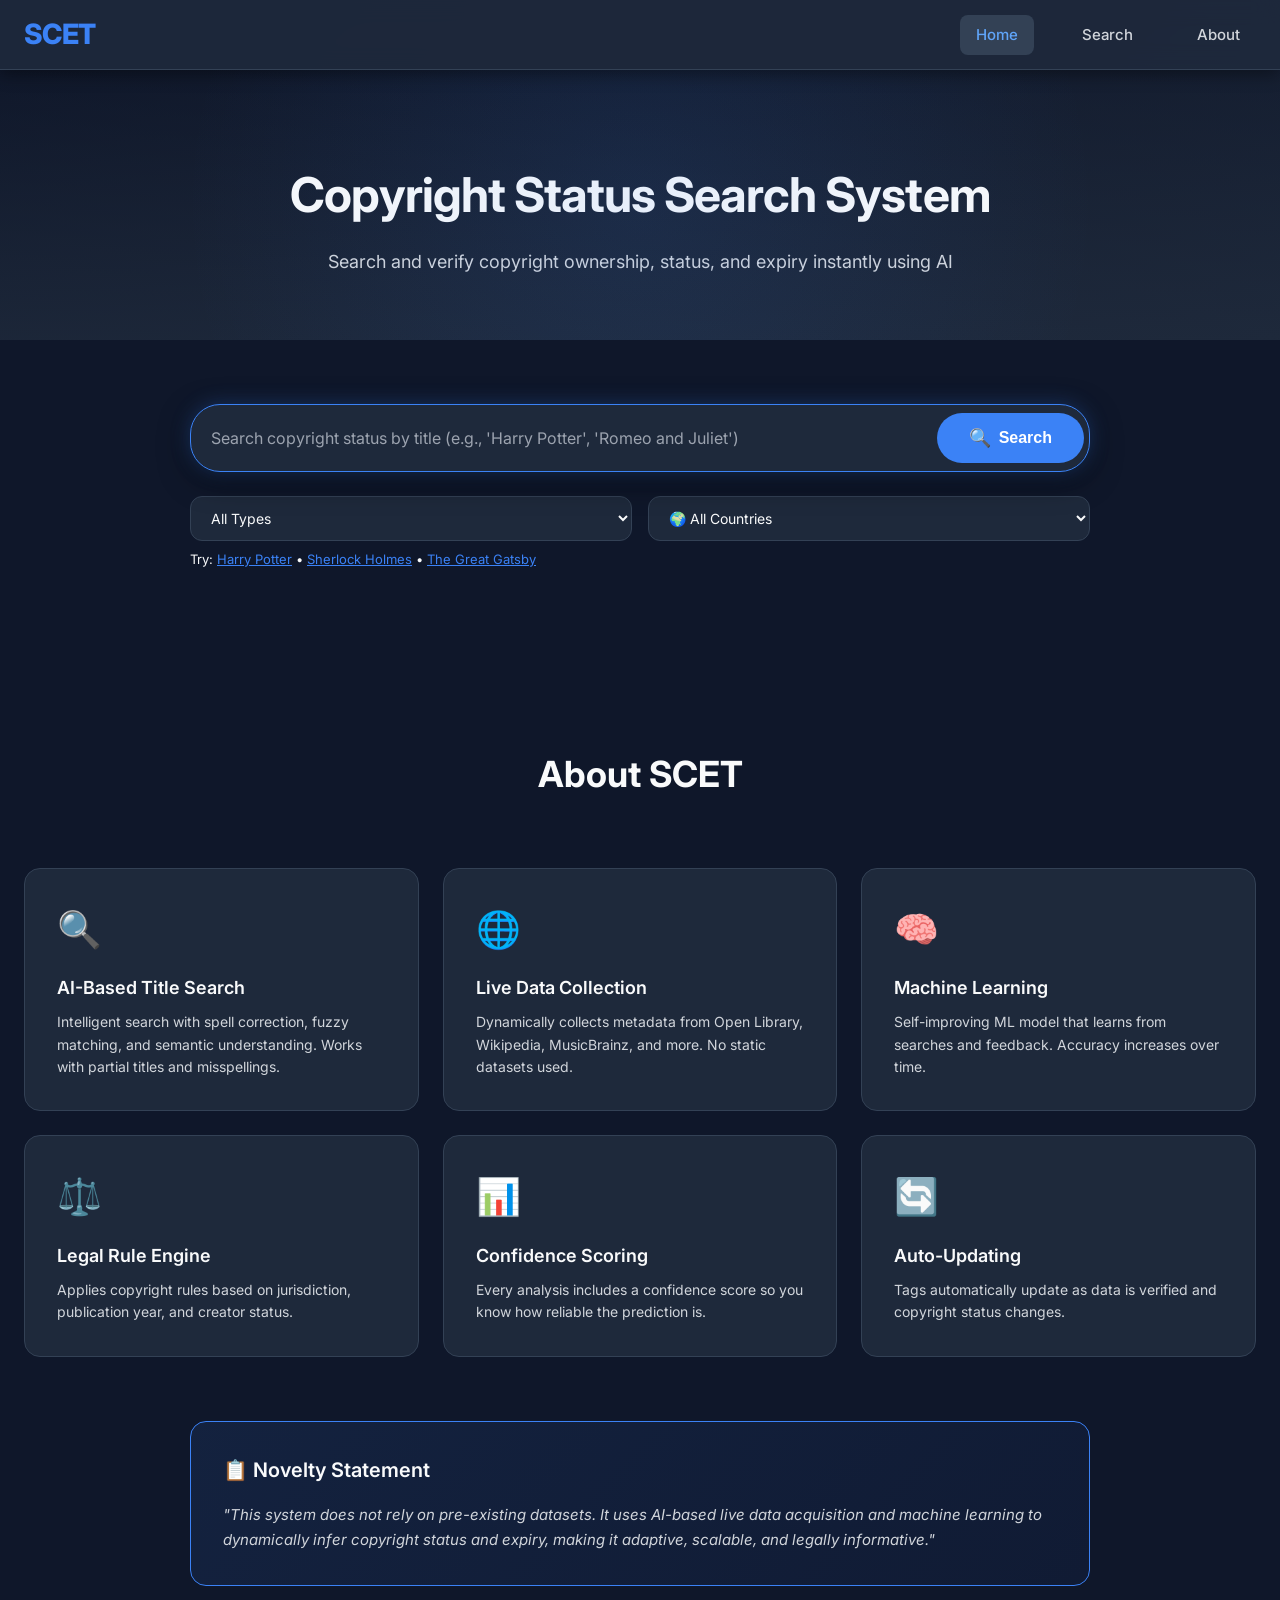
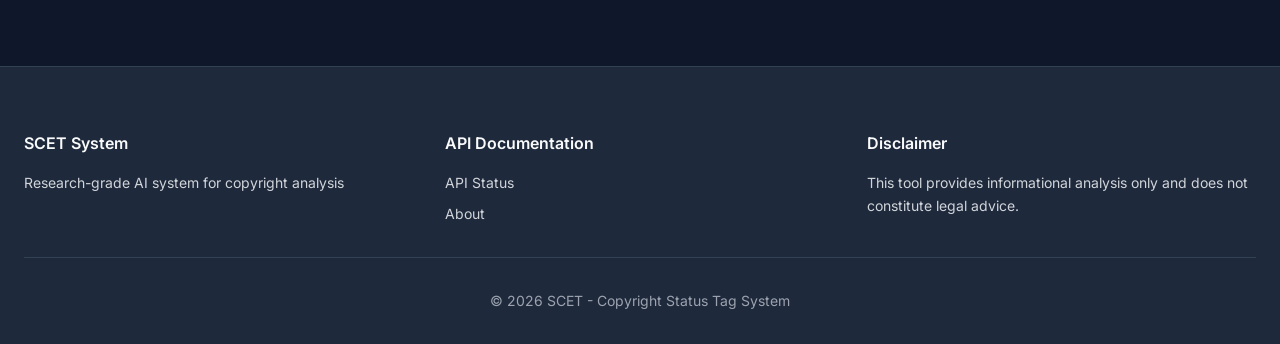
==== commit 6d930c18: "Add Quick Searches sidebar box with popular searches and category filters" ====
--- a/frontend/index.html
+++ b/frontend/index.html
@@ -117,8 +117,61 @@
 
                     <!-- Search Results -->
                     <div id="searchResults" class="search-results hidden">
-                        <h3 class="results-heading">Search Results</h3>
-                        <div id="resultsList" class="results-list"></div>
+                        <div class="results-container">
+                            <div class="results-main">
+                                <h3 class="results-heading">Search Results</h3>
+                                <div id="resultsList" class="results-list"></div>
+                            </div>
+                            
+                            <!-- Quick Searches Sidebar -->
+                            <div class="quick-searches-box">
+                                <h4 class="quick-searches-title">🔍 Quick Searches</h4>
+                                <div class="quick-searches-grid">
+                                    <button class="quick-search-btn" onclick="document.getElementById('searchInput').value='Harry Potter';performSearch();">
+                                        📚 Harry Potter
+                                    </button>
+                                    <button class="quick-search-btn" onclick="document.getElementById('searchInput').value='Star Wars';performSearch();">
+                                        🎬 Star Wars
+                                    </button>
+                                    <button class="quick-search-btn" onclick="document.getElementById('searchInput').value='Beatles';performSearch();">
+                                        🎵 The Beatles
+                                    </button>
+                                    <button class="quick-search-btn" onclick="document.getElementById('searchInput').value='Romeo and Juliet';performSearch();">
+                                        📖 Romeo & Juliet
+                                    </button>
+                                    <button class="quick-search-btn" onclick="document.getElementById('searchInput').value='Mona Lisa';performSearch();">
+                                        🎨 Mona Lisa
+                                    </button>
+                                    <button class="quick-search-btn" onclick="document.getElementById('searchInput').value='Alice in Wonderland';performSearch();">
+                                        📕 Alice in Wonderland
+                                    </button>
+                                    <button class="quick-search-btn" onclick="document.getElementById('searchInput').value='Titanic movie';performSearch();">
+                                        🎥 Titanic
+                                    </button>
+                                    <button class="quick-search-btn" onclick="document.getElementById('searchInput').value='Pride and Prejudice';performSearch();">
+                                        📗 Pride & Prejudice
+                                    </button>
+                                </div>
+                                
+                                <div class="quick-searches-divider"></div>
+                                
+                                <h4 class="quick-searches-subtitle">By Category</h4>
+                                <div class="category-buttons">
+                                    <button class="category-btn" onclick="document.getElementById('contentType').value='book';document.getElementById('searchInput').value='';document.getElementById('searchInput').placeholder='Search for books...';">
+                                        📚 Books
+                                    </button>
+                                    <button class="category-btn" onclick="document.getElementById('contentType').value='film';document.getElementById('searchInput').value='';document.getElementById('searchInput').placeholder='Search for films...';">
+                                        🎬 Films
+                                    </button>
+                                    <button class="category-btn" onclick="document.getElementById('contentType').value='music';document.getElementById('searchInput').value='';document.getElementById('searchInput').placeholder='Search for music...';">
+                                        🎵 Music
+                                    </button>
+                                    <button class="category-btn" onclick="document.getElementById('contentType').value='artwork';document.getElementById('searchInput').value='';document.getElementById('searchInput').placeholder='Search for artwork...';">
+                                        🎨 Art
+                                    </button>
+                                </div>
+                            </div>
+                        </div>
                     </div>
 
                     <!-- Suggestions -->
--- a/frontend/css/styles.css
+++ b/frontend/css/styles.css
@@ -12,29 +12,35 @@
 }
 
 :root {
-    /* Presson Color Scheme */
-    --primary-color: #2563eb;
-    --primary-dark: #1d4ed8;
-    --primary-light: #3b82f6;
-    --text-primary: #111827;
-    --text-secondary: #6b7280;
+    /* Dark Theme Color Scheme */
+    --primary-color: #3b82f6;
+    --primary-dark: #2563eb;
+    --primary-light: #60a5fa;
+    --text-primary: #f9fafb;
+    --text-secondary: #d1d5db;
     --text-tertiary: #9ca3af;
-    --bg-white: #ffffff;
-    --bg-gray: #f9fafb;
-    --bg-gray-light: #f3f4f6;
-    --border-color: #e5e7eb;
-    --border-light: #f3f4f6;
+    
+    /* Dark Backgrounds */
+    --bg-dark: #0f172a;
+    --bg-dark-secondary: #1e293b;
+    --bg-dark-tertiary: #334155;
+    --bg-card: #1e293b;
+    --bg-card-hover: #334155;
+    
+    --border-color: #334155;
+    --border-light: #475569;
     
     /* Status Colors */
     --success-color: #10b981;
     --warning-color: #f59e0b;
     --danger-color: #ef4444;
     
-    /* Shadows */
-    --shadow-sm: 0px 1px 3px rgba(0, 0, 0, 0.06);
-    --shadow-md: 0px 4px 16px rgba(0, 0, 0, 0.08);
-    --shadow-lg: 0px 4px 20px rgba(0, 0, 0, 0.08);
-    --shadow-xl: 0px 8px 30px rgba(0, 0, 0, 0.12);
+    /* Shadows - Enhanced for dark theme */
+    --shadow-sm: 0px 1px 3px rgba(0, 0, 0, 0.3);
+    --shadow-md: 0px 4px 16px rgba(0, 0, 0, 0.4);
+    --shadow-lg: 0px 4px 20px rgba(0, 0, 0, 0.5);
+    --shadow-xl: 0px 8px 30px rgba(0, 0, 0, 0.6);
+    --shadow-glow: 0 0 20px rgba(59, 130, 246, 0.3);
     
     /* Border Radius */
     --radius-sm: 8px;
@@ -57,12 +63,13 @@
 
 body {
     font-family: 'Inter', -apple-system, BlinkMacSystemFont, 'Segoe UI', 'Roboto', 'Helvetica Neue', sans-serif;
-    background: var(--bg-white);
+    background: linear-gradient(135deg, #0f172a 0%, #1e293b 50%, #334155 100%);
     color: var(--text-primary);
     line-height: 1.6;
     -webkit-font-smoothing: antialiased;
     -moz-osx-font-smoothing: grayscale;
     overflow-x: hidden;
+    min-height: 100vh;
 }
 
 .app-container {
@@ -79,9 +86,10 @@
     position: sticky;
     top: 0;
     z-index: 100;
-    background: var(--bg-white);
+    background: rgba(30, 41, 59, 0.95);
+    backdrop-filter: blur(12px);
     border-bottom: 1px solid var(--border-color);
-    box-shadow: var(--shadow-sm);
+    box-shadow: var(--shadow-md);
     height: 70px;
 }
 
@@ -124,13 +132,13 @@
 }
 
 .nav-link:hover {
-    color: var(--primary-color);
-    background: var(--bg-gray-light);
+    color: var(--primary-light);
+    background: var(--bg-dark-tertiary);
 }
 
 .nav-link.active {
-    color: var(--primary-color);
-    background: var(--bg-gray-light);
+    color: var(--primary-light);
+    background: var(--bg-dark-tertiary);
 }
 
 /* ============================================
@@ -148,7 +156,19 @@
 .hero {
     padding: var(--space-12) var(--space-3) var(--space-8);
     text-align: center;
-    background: linear-gradient(180deg, var(--bg-white) 0%, var(--bg-gray) 100%);
+    background: linear-gradient(180deg, rgba(15, 23, 42, 0.5) 0%, rgba(30, 41, 59, 0.8) 100%);
+    position: relative;
+}
+
+.hero::before {
+    content: '';
+    position: absolute;
+    top: 0;
+    left: 0;
+    right: 0;
+    bottom: 0;
+    background: radial-gradient(circle at 50% 50%, rgba(59, 130, 246, 0.1) 0%, transparent 70%);
+    pointer-events: none;
 }
 
 .hero-container {
@@ -179,7 +199,7 @@
 
 .search-section {
     padding: var(--space-8) var(--space-3);
-    background: var(--bg-gray);
+    background: var(--bg-dark);
 }
 
 .search-container {
@@ -196,15 +216,17 @@
     display: flex;
     align-items: center;
     gap: 12px;
-    background: var(--bg-white);
+    background: var(--bg-card);
+    border: 1px solid var(--border-color);
     border-radius: 30px;
     padding: 5px 5px 5px 20px;
     box-shadow: var(--shadow-lg);
-    transition: box-shadow 0.2s ease;
+    transition: all 0.2s ease;
 }
 
 .search-input-wrapper:focus-within {
-    box-shadow: var(--shadow-xl), 0 0 0 3px rgba(37, 99, 235, 0.1);
+    box-shadow: var(--shadow-glow), var(--shadow-xl);
+    border-color: var(--primary-color);
 }
 
 .search-input {
@@ -274,19 +296,20 @@
     font-size: 14px;
     font-family: inherit;
     color: var(--text-primary);
-    background: var(--bg-white);
+    background: var(--bg-card);
     cursor: pointer;
     transition: all 0.2s ease;
 }
 
 .filter-select:hover {
     border-color: var(--primary-color);
+    background: var(--bg-card-hover);
 }
 
 .filter-select:focus {
     outline: none;
     border-color: var(--primary-color);
-    box-shadow: 0 0 0 3px rgba(37, 99, 235, 0.1);
+    box-shadow: 0 0 0 3px rgba(59, 130, 246, 0.2);
 }
 
 /* ============================================
@@ -294,7 +317,7 @@
    ============================================ */
 
 .correction-notice {
-    background: var(--bg-white);
+    background: var(--bg-card);
     border: 1px solid var(--border-color);
     border-radius: var(--radius-md);
     padding: var(--space-2);
@@ -323,7 +346,8 @@
     justify-content: center;
     gap: var(--space-2);
     padding: var(--space-4);
-    background: var(--bg-white);
+    background: var(--bg-card);
+    border: 1px solid var(--border-color);
     border-radius: var(--radius-lg);
     box-shadow: var(--shadow-md);
     margin-top: var(--space-3);
@@ -347,8 +371,8 @@
    ============================================ */
 
 .ai-explanation {
-    background: linear-gradient(135deg, #eff6ff 0%, #dbeafe 100%);
-    border: 1px solid #bfdbfe;
+    background: linear-gradient(135deg, rgba(59, 130, 246, 0.15) 0%, rgba(37, 99, 235, 0.1) 100%);
+    border: 1px solid rgba(59, 130, 246, 0.3);
     border-radius: var(--radius-lg);
     padding: var(--space-3);
     margin-top: var(--space-3);
@@ -375,6 +399,17 @@
     margin-top: var(--space-4);
 }
 
+.results-container {
+    display: grid;
+    grid-template-columns: 1fr 320px;
+    gap: var(--space-4);
+    align-items: start;
+}
+
+.results-main {
+    min-width: 0;
+}
+
 .results-heading {
     font-size: 24px;
     font-weight: 700;
@@ -390,19 +425,20 @@
 
 /* Result Card - Presson Style */
 .result-card {
-    background: var(--bg-white);
+    background: var(--bg-card);
     border-radius: var(--radius-lg);
     padding: var(--space-3);
     box-shadow: var(--shadow-md);
     cursor: pointer;
     transition: all 0.2s ease;
-    border: 1px solid var(--border-light);
+    border: 1px solid var(--border-color);
 }
 
 .result-card:hover {
     transform: translateY(-2px);
-    box-shadow: var(--shadow-lg);
+    box-shadow: var(--shadow-glow), var(--shadow-lg);
     border-color: var(--primary-color);
+    background: var(--bg-card-hover);
 }
 
 .result-header {
@@ -469,13 +505,108 @@
 }
 
 /* ============================================
+   QUICK SEARCHES BOX
+   ============================================ */
+
+.quick-searches-box {
+    position: sticky;
+    top: 90px;
+    background: var(--bg-card);
+    border: 1px solid var(--border-color);
+    border-radius: var(--radius-lg);
+    padding: var(--space-3);
+    box-shadow: var(--shadow-md);
+}
+
+.quick-searches-title {
+    font-size: 18px;
+    font-weight: 600;
+    color: var(--text-primary);
+    margin-bottom: var(--space-2);
+    display: flex;
+    align-items: center;
+    gap: 8px;
+}
+
+.quick-searches-subtitle {
+    font-size: 14px;
+    font-weight: 600;
+    color: var(--text-secondary);
+    margin-bottom: var(--space-2);
+    text-transform: uppercase;
+    letter-spacing: 0.5px;
+}
+
+.quick-searches-grid {
+    display: flex;
+    flex-direction: column;
+    gap: var(--space-1);
+}
+
+.quick-search-btn {
+    background: var(--bg-dark-tertiary);
+    border: 1px solid var(--border-color);
+    border-radius: var(--radius-sm);
+    padding: 10px 14px;
+    font-size: 14px;
+    font-weight: 500;
+    color: var(--text-primary);
+    cursor: pointer;
+    transition: all 0.2s ease;
+    text-align: left;
+    font-family: inherit;
+    display: flex;
+    align-items: center;
+    gap: 8px;
+}
+
+.quick-search-btn:hover {
+    background: var(--bg-card-hover);
+    border-color: var(--primary-color);
+    color: var(--primary-light);
+    transform: translateX(4px);
+}
+
+.quick-searches-divider {
+    height: 1px;
+    background: var(--border-color);
+    margin: var(--space-3) 0;
+}
+
+.category-buttons {
+    display: grid;
+    grid-template-columns: 1fr 1fr;
+    gap: var(--space-1);
+}
+
+.category-btn {
+    background: linear-gradient(135deg, var(--primary-color) 0%, var(--primary-dark) 100%);
+    border: none;
+    border-radius: var(--radius-sm);
+    padding: 10px 12px;
+    font-size: 13px;
+    font-weight: 600;
+    color: white;
+    cursor: pointer;
+    transition: all 0.2s ease;
+    text-align: center;
+    font-family: inherit;
+}
+
+.category-btn:hover {
+    transform: translateY(-2px);
+    box-shadow: 0 4px 12px rgba(59, 130, 246, 0.4);
+}
+
+/* ============================================
    SUGGESTIONS
    ============================================ */
 
 .suggestions {
     margin-top: var(--space-3);
     padding: var(--space-2);
-    background: var(--bg-white);
+    background: var(--bg-card);
+    border: 1px solid var(--border-color);
     border-radius: var(--radius-md);
     font-size: 14px;
     color: var(--text-secondary);
@@ -497,7 +628,7 @@
 
 .smart-tag-section {
     padding: var(--space-8) var(--space-3);
-    background: var(--bg-white);
+    background: var(--bg-dark-secondary);
 }
 
 .container {
@@ -514,7 +645,7 @@
 }
 
 .smart-tag-container {
-    background: var(--bg-white);
+    background: var(--bg-card);
     border-radius: var(--radius-lg);
     padding: var(--space-4);
     box-shadow: var(--shadow-md);
@@ -527,7 +658,7 @@
 
 .about-section {
     padding: var(--space-10) var(--space-3);
-    background: var(--bg-white);
+    background: var(--bg-dark);
 }
 
 .section-title {
@@ -546,7 +677,7 @@
 }
 
 .feature-card {
-    background: var(--bg-white);
+    background: var(--bg-card);
     border: 1px solid var(--border-color);
     border-radius: var(--radius-lg);
     padding: var(--space-4);
@@ -555,8 +686,9 @@
 
 .feature-card:hover {
     transform: translateY(-2px);
-    box-shadow: var(--shadow-md);
+    box-shadow: var(--shadow-glow), var(--shadow-md);
     border-color: var(--primary-color);
+    background: var(--bg-card-hover);
 }
 
 .feature-icon {
@@ -579,8 +711,8 @@
 }
 
 .novelty-card {
-    background: linear-gradient(135deg, #f0f9ff 0%, #e0f2fe 100%);
-    border: 1px solid #bae6fd;
+    background: linear-gradient(135deg, rgba(59, 130, 246, 0.1) 0%, rgba(37, 99, 235, 0.05) 100%);
+    border: 1px solid var(--primary-color);
     border-radius: var(--radius-lg);
     padding: var(--space-4);
     max-width: 900px;
@@ -606,7 +738,7 @@
    ============================================ */
 
 .footer {
-    background: var(--bg-gray);
+    background: var(--bg-dark-secondary);
     border-top: 1px solid var(--border-color);
     padding: var(--space-8) var(--space-3) var(--space-4);
 }
@@ -719,6 +851,16 @@
         font-size: 14px;
     }
     
+    .results-container {
+        grid-template-columns: 1fr;
+    }
+    
+    .quick-searches-box {
+        position: relative;
+        top: 0;
+        order: -1;
+    }
+    
     .features-grid {
         grid-template-columns: 1fr;
     }
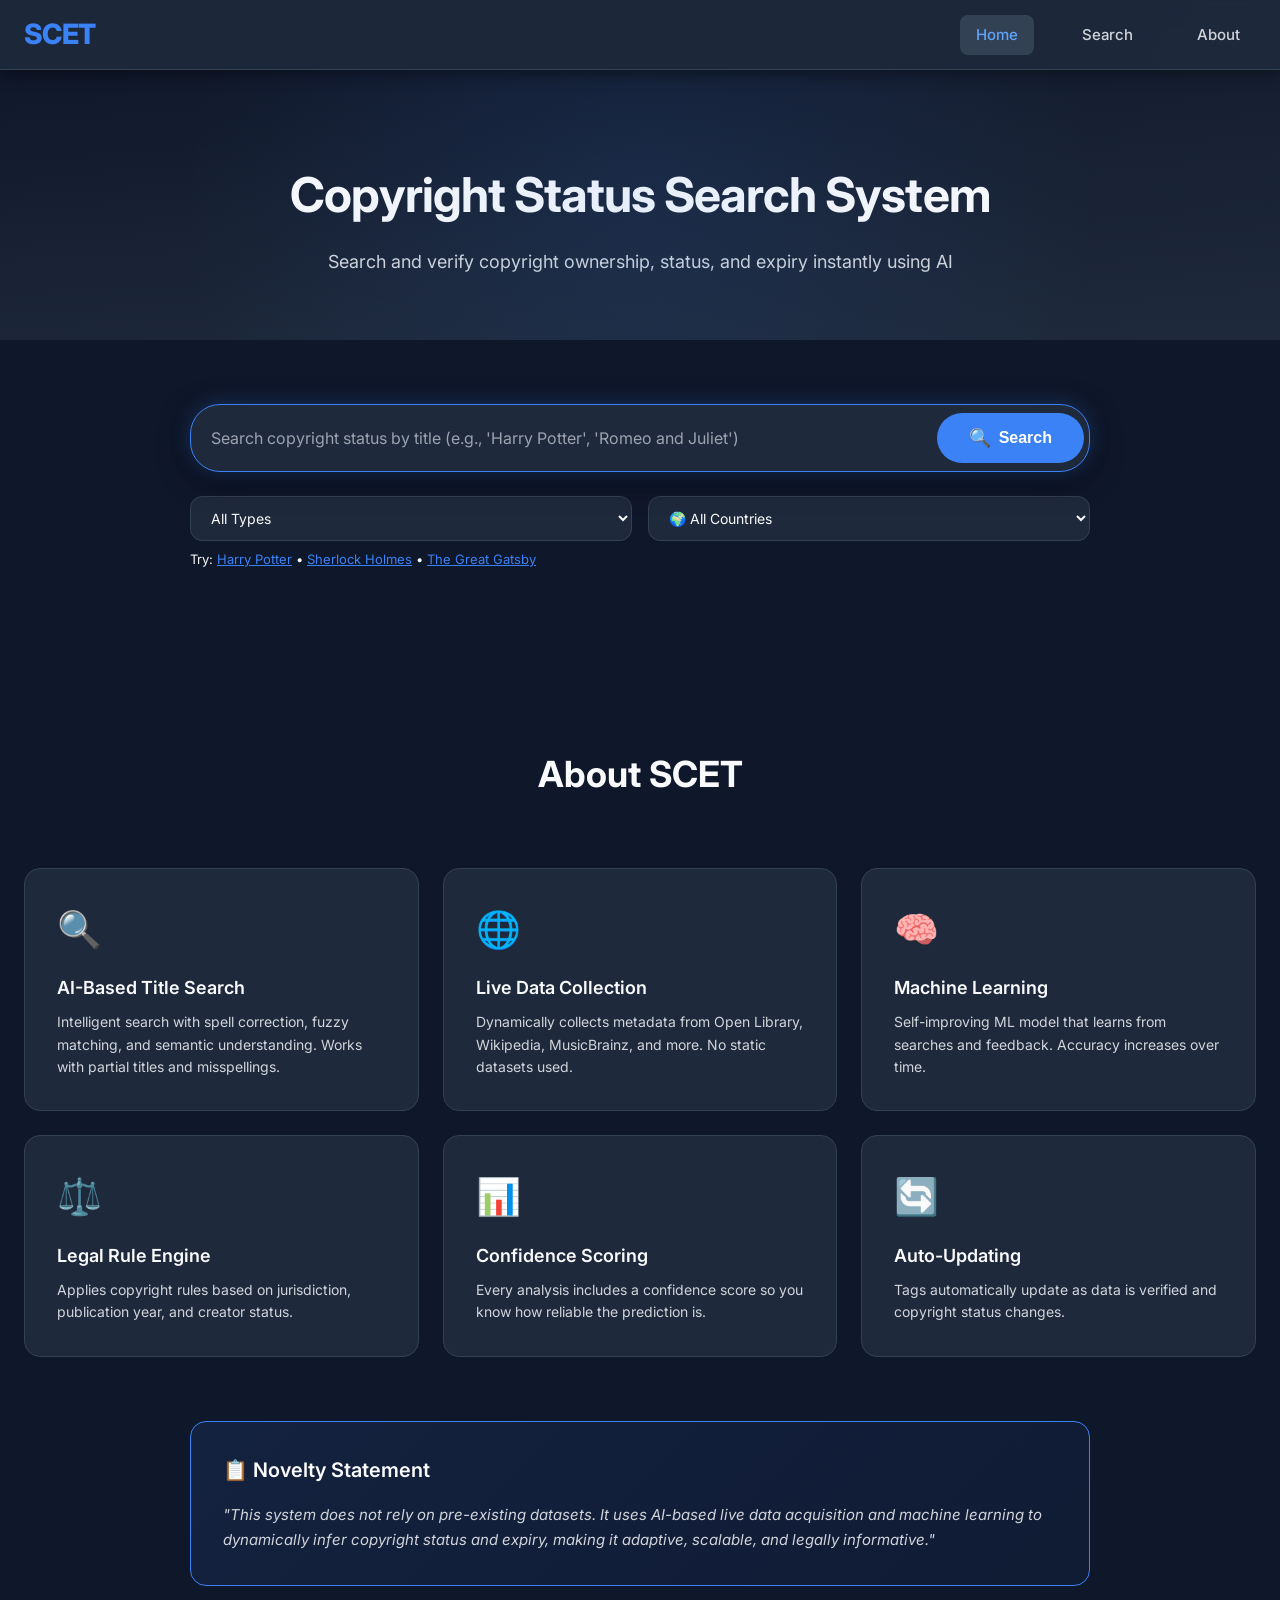
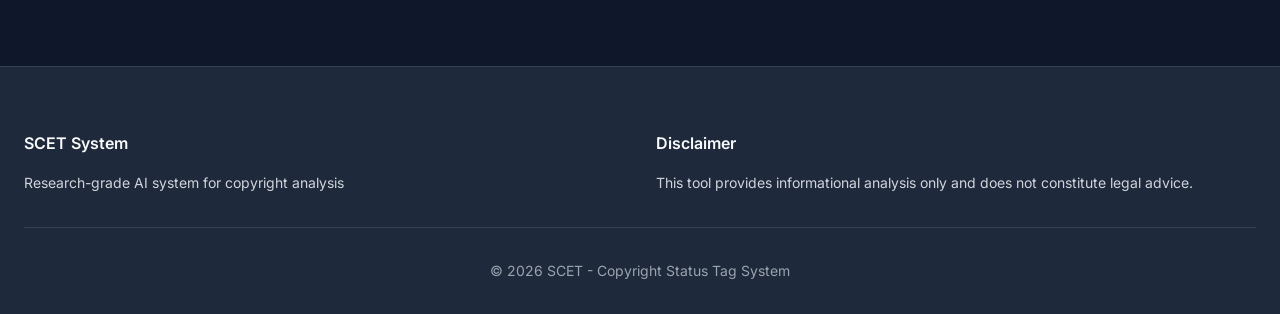
==== commit 8ab8268f: "Remove API documentation section from footer" ====
--- a/frontend/index.html
+++ b/frontend/index.html
@@ -248,11 +248,6 @@
                         <p class="footer-text">Research-grade AI system for copyright analysis</p>
                     </div>
                     <div class="footer-section">
-                        <h4 class="footer-heading">API Documentation</h4>
-                        <a href="/api/v1/health" class="footer-link" target="_blank">API Status</a>
-                        <a href="#about" class="footer-link">About</a>
-                    </div>
-                    <div class="footer-section">
                         <h4 class="footer-heading">Disclaimer</h4>
                         <p class="footer-text">This tool provides informational analysis only and does not constitute legal advice.</p>
                     </div>
--- a/frontend/css/styles.css
+++ b/frontend/css/styles.css
@@ -431,7 +431,25 @@
     box-shadow: var(--shadow-md);
     cursor: pointer;
     transition: all 0.2s ease;
-    border: 1px solid var(--border-color);
+    border: 2px solid var(--border-color);
+    position: relative;
+    overflow: hidden;
+}
+
+.result-card::before {
+    content: '';
+    position: absolute;
+    top: 0;
+    left: 0;
+    width: 4px;
+    height: 100%;
+    background: linear-gradient(180deg, var(--primary-color) 0%, var(--primary-dark) 100%);
+    opacity: 0;
+    transition: opacity 0.2s ease;
+}
+
+.result-card:hover::before {
+    opacity: 1;
 }
 
 .result-card:hover {
@@ -465,43 +483,63 @@
     gap: var(--space-2);
     flex-wrap: wrap;
     margin-top: var(--space-2);
+    align-items: center;
+}
+
+.result-year,
+.result-type,
+.result-source {
+    display: inline-flex;
+    align-items: center;
+    gap: 4px;
+    font-size: 13px;
+    color: var(--text-secondary);
+    padding: 4px 10px;
+    background: var(--bg-dark-tertiary);
+    border-radius: var(--radius-sm);
+    border: 1px solid var(--border-color);
 }
 
 .result-badge {
     display: inline-flex;
     align-items: center;
     gap: 4px;
-    padding: 4px 12px;
+    padding: 6px 14px;
     border-radius: var(--radius-full);
     font-size: 12px;
     font-weight: 600;
+    border: 1px solid transparent;
 }
 
 .badge-protected {
-    background: #fee2e2;
-    color: #dc2626;
+    background: rgba(239, 68, 68, 0.15);
+    color: #fca5a5;
+    border-color: rgba(239, 68, 68, 0.3);
 }
 
 .badge-public {
-    background: #d1fae5;
-    color: #059669;
+    background: rgba(16, 185, 129, 0.15);
+    color: #6ee7b7;
+    border-color: rgba(16, 185, 129, 0.3);
 }
 
 .badge-unknown {
-    background: var(--bg-gray-light);
-    color: var(--text-secondary);
+    background: rgba(156, 163, 175, 0.15);
+    color: var(--text-tertiary);
+    border-color: var(--border-color);
 }
 
 .similarity-score {
     display: inline-flex;
     align-items: center;
     gap: 4px;
-    padding: 4px 12px;
+    padding: 6px 14px;
     border-radius: var(--radius-full);
     font-size: 12px;
     font-weight: 600;
-    background: #eff6ff;
-    color: var(--primary-color);
+    background: rgba(59, 130, 246, 0.15);
+    color: #93c5fd;
+    border: 1px solid rgba(59, 130, 246, 0.3);
 }
 
 /* ============================================
